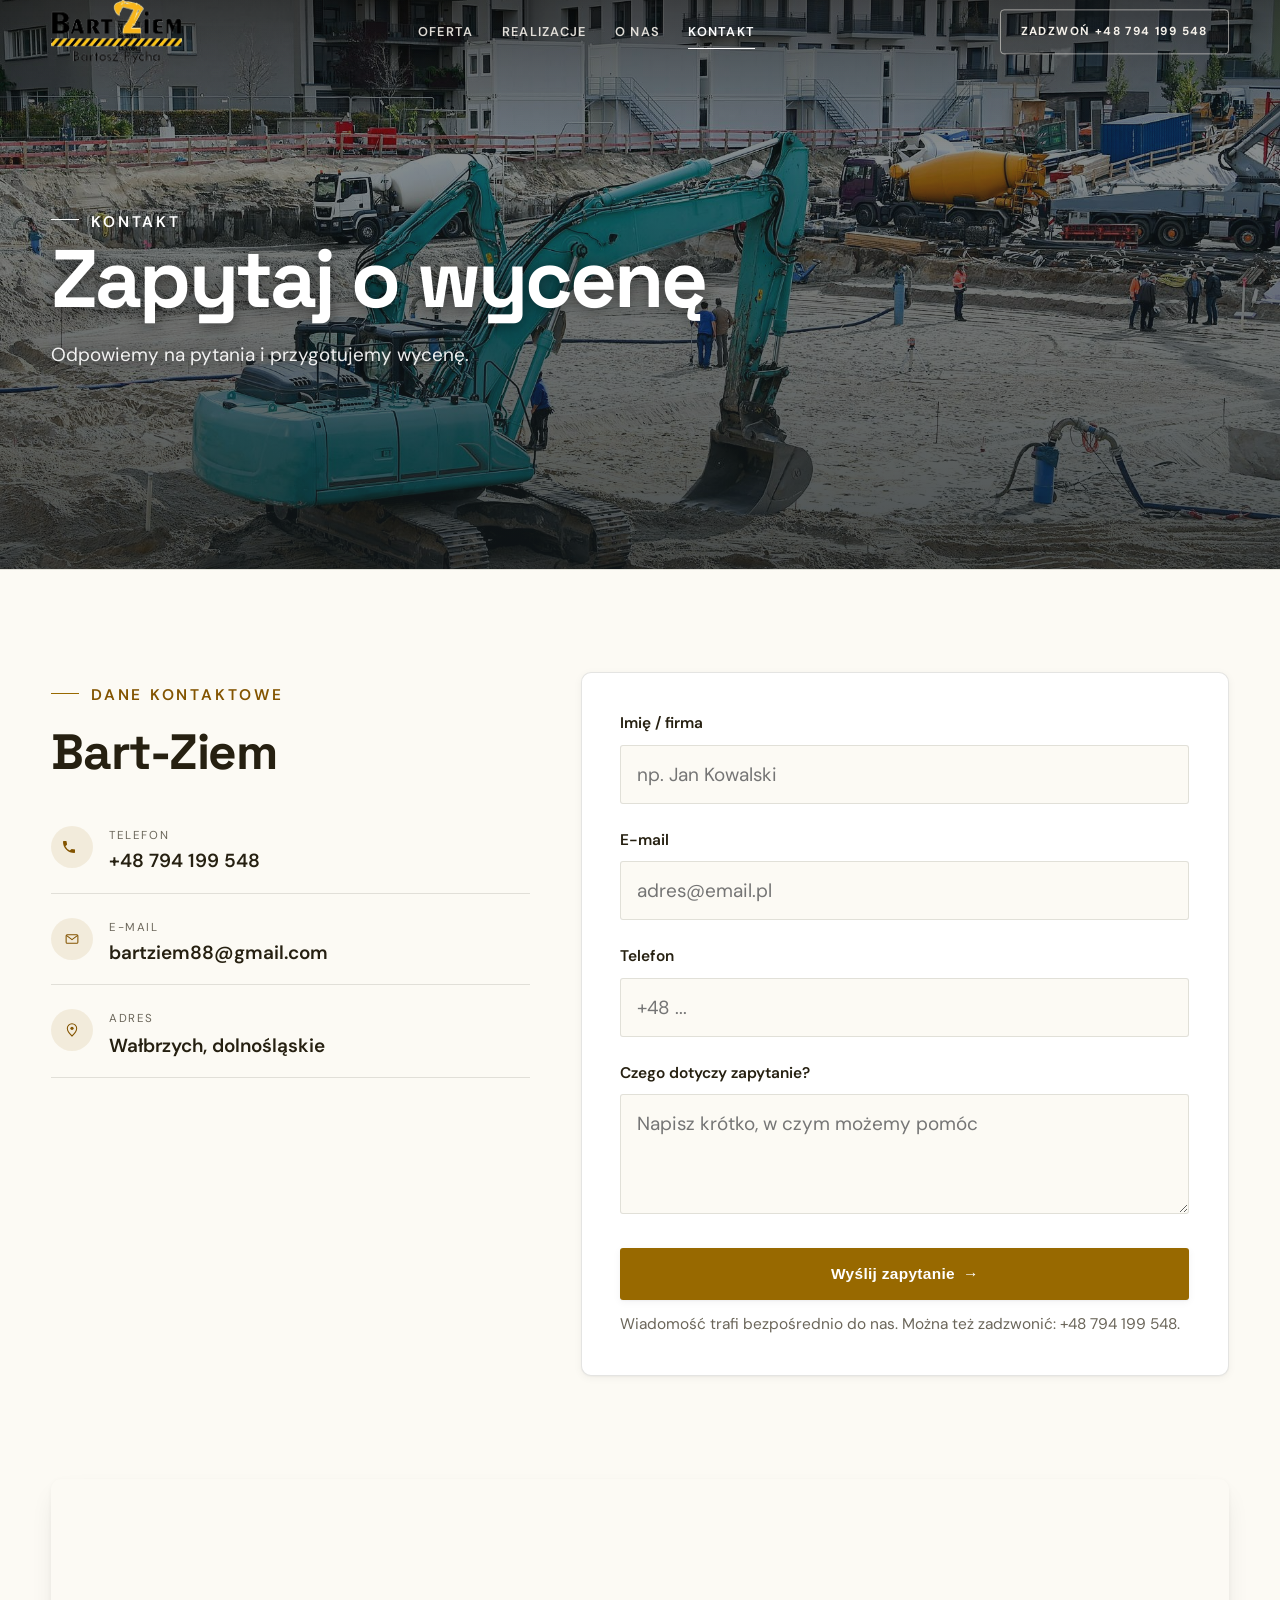
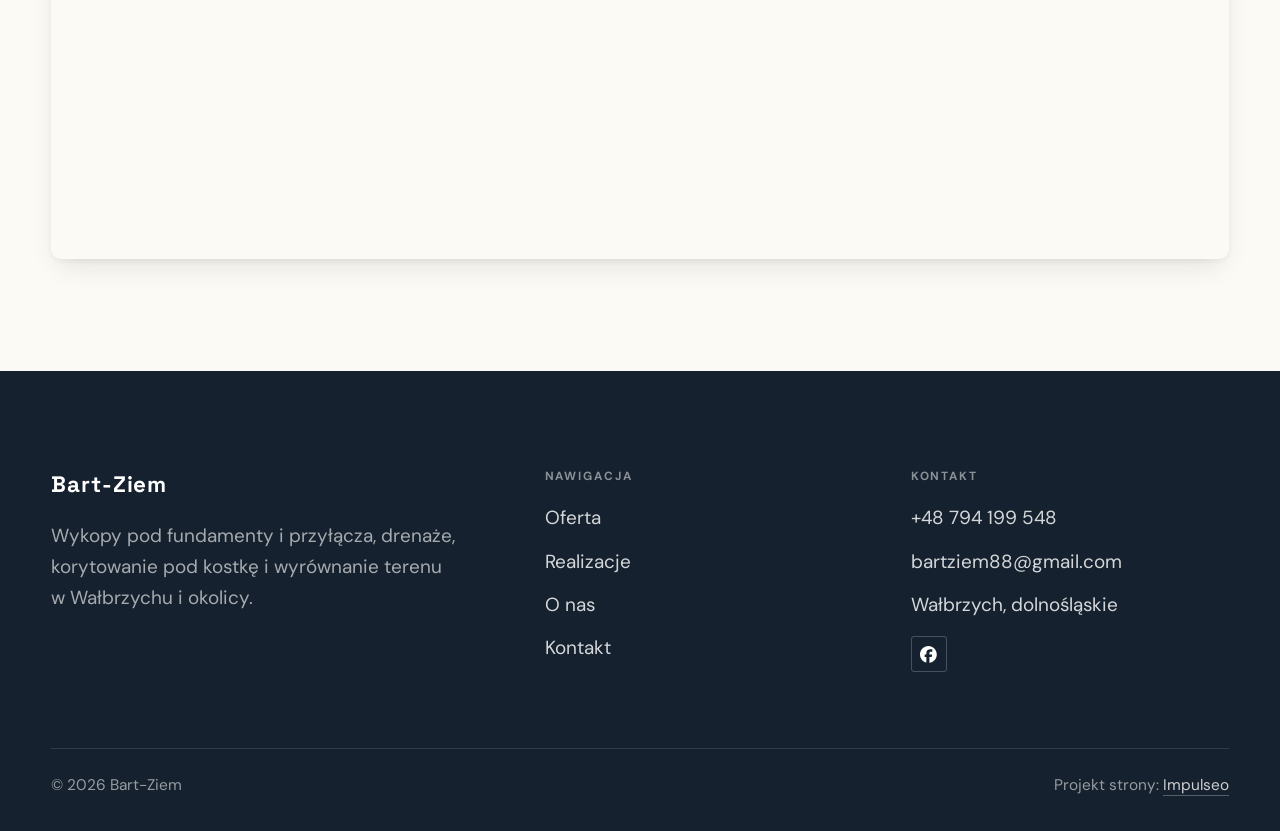
==== kontakt.html @ 542f8e4c "Strona demo: bartziem" ====
<!DOCTYPE html>
<html lang="pl">
<head>
<meta charset="UTF-8">
<meta name="viewport" content="width=device-width, initial-scale=1.0">
<title>Kontakt - Bart-Ziem</title>
<meta name="description" content="Kontakt Bart-Ziem - Wałbrzych, dolnośląskie">
<link rel="canonical" href="https://kris20032.github.io/bartziem/kontakt.html">
<meta name="robots" content="noindex, nofollow">
<meta property="og:type" content="website">
<meta property="og:locale" content="pl_PL">
<meta property="og:site_name" content="Bart-Ziem">
<meta property="og:title" content="Kontakt - Bart-Ziem">
<meta property="og:description" content="Kontakt Bart-Ziem - Wałbrzych, dolnośląskie">
<meta property="og:url" content="https://kris20032.github.io/bartziem/kontakt.html">
<meta property="og:image" content="https://kris20032.github.io/bartziem/img/og.jpg">
<meta property="og:image:width" content="1200">
<meta property="og:image:height" content="630">
<meta name="twitter:card" content="summary_large_image">
<link rel="preconnect" href="https://fonts.googleapis.com">
<link rel="preconnect" href="https://fonts.gstatic.com" crossorigin>
<link href="https://fonts.googleapis.com/css2?family=Space+Grotesk:wght@500;600;700&family=DM+Sans:opsz,wght@9..40,400;9..40,500;9..40,600&display=swap" rel="stylesheet">
<link rel="stylesheet" href="assets/styles.css?v=f7144522">
</head>
<body>

<header class="nav">
  <div class="wrap nav-inner">
    <a class="brand brand-has-logo" href="index.html"><img class="brand-logo" src="img/logo.png" alt="Bart-Ziem" width="545" height="266" decoding="async"></a>
    <nav class="nav-links">
      <a href="oferta.html">Oferta</a>
      <a href="realizacje.html">Realizacje</a>
      <a href="o-nas.html">O nas</a>
      <a href="kontakt.html" class="active" aria-current="page">Kontakt</a>
      <a href="tel:+48794199548" class="btn btn-accent">Zadzwoń +48 794 199 548</a>
    </nav>
    <button class="nav-toggle" aria-label="Menu"><span></span><span></span><span></span></button>
  </div>
</header>

<main>
<section class="pagehead">
  <img src="img/g9.jpg" alt="Bart-Ziem - Zapytaj o wycenę" width="1880" height="1251" decoding="async">
  <div class="wrap">
    <span class="eyebrow">Kontakt</span>
    <h1>Zapytaj o wycenę</h1>
    <p>Odpowiemy na pytania i przygotujemy wycenę.</p>
  </div>
</section>
<section>
  <div class="wrap contact-grid">
    <div class="reveal">
      <span class="eyebrow">Dane kontaktowe</span>
      <h2 style="margin:var(--space-4) 0 var(--space-6)">Bart-Ziem</h2>
      <div class="info-list">
        <div class="info-row"><div class="ic"><svg class="ico-tel" width="16" height="16" viewBox="0 0 24 24" fill="none" aria-hidden="true"><path d="M6.6 10.8a15.5 15.5 0 0 0 6.6 6.6l2.2-2.2a1 1 0 0 1 1-.24 11.4 11.4 0 0 0 3.6.58 1 1 0 0 1 1 1V20a1 1 0 0 1-1 1A17 17 0 0 1 3 4a1 1 0 0 1 1-1h3.5a1 1 0 0 1 1 1c0 1.25.2 2.46.58 3.6a1 1 0 0 1-.25 1l-2.23 2.2Z" fill="currentColor"/></svg></div><div><div class="lbl">Telefon</div><a class="val" href="tel:+48794199548">+48 794 199 548</a></div></div>
        <div class="info-row"><div class="ic"><svg class="ico-mail" width="16" height="16" viewBox="0 0 24 24" fill="none" aria-hidden="true"><rect x="3.2" y="5.5" width="17.6" height="13" rx="1.6" stroke="currentColor" stroke-width="1.6"/><path d="M4 7l8 6 8-6" stroke="currentColor" stroke-width="1.6" stroke-linecap="round" stroke-linejoin="round"/></svg></div><div><div class="lbl">E-mail</div><a class="val" href="mailto:bartziem88@gmail.com">bartziem88@gmail.com</a></div></div>
        <div class="info-row"><div class="ic"><svg class="ico-pin" width="16" height="16" viewBox="0 0 24 24" fill="none" aria-hidden="true"><path d="M12 21s7-6.1 7-11.5A7 7 0 0 0 5 9.5C5 14.9 12 21 12 21Z" stroke="currentColor" stroke-width="1.6" fill="none"/><circle cx="12" cy="9.5" r="2.4" fill="currentColor"/></svg></div><div><div class="lbl">Adres</div><div class="val">Wałbrzych, dolnośląskie</div></div></div>
      </div>
    </div>
    <div class="reveal">
      <form class="form" action="https://formsubmit.co/bartziem88@gmail.com" method="POST">
        <input type="hidden" name="_subject" value="Zapytanie ze strony Bart-Ziem">
        <input type="hidden" name="_captcha" value="false">
        <input type="hidden" name="_template" value="table">
        <div class="fld"><label for="name">Imię / firma</label><input id="name" name="name" type="text" placeholder="np. Jan Kowalski" required></div>
        <div class="fld"><label for="email">E-mail</label><input id="email" name="email" type="email" placeholder="adres@email.pl" required></div>
        <div class="fld"><label for="phone">Telefon</label><input id="phone" name="phone" type="tel" placeholder="+48 ..."></div>
        <div class="fld"><label for="msg">Czego dotyczy zapytanie?</label><textarea id="msg" name="message" placeholder="Napisz krótko, w czym możemy pomóc" required></textarea></div>
        <button type="submit" class="btn btn-accent" style="width:100%;justify-content:center">Wyślij zapytanie <span class="arr">→</span></button>
        <p class="note">Wiadomość trafi bezpośrednio do nas. Można też zadzwonić: +48 794 199 548.</p>
      </form>
    </div>
  </div>
</section>
<section style="padding-top:0">
  <div class="wrap reveal">
    <iframe class="map" title="Bart-Ziem - Wałbrzych" src="https://maps.google.com/maps?q=50.764946%2C16.2590034&z=15&output=embed" loading="lazy" referrerpolicy="no-referrer-when-downgrade"></iframe>
  </div>
</section>
</main>

<footer>
  <div class="wrap">
    <div class="foot-grid">
      <div class="foot-brand">
        <div class="name">Bart-Ziem</div>
        <p>Wykopy pod fundamenty i przyłącza, drenaże, korytowanie pod kostkę i wyrównanie terenu w Wałbrzychu i okolicy.</p>
      </div>
      <div class="foot-col">
        <h4>Nawigacja</h4>
        <a href="oferta.html">Oferta</a>
        <a href="realizacje.html">Realizacje</a>
        <a href="o-nas.html">O nas</a>
        <a href="kontakt.html">Kontakt</a>
      </div>
      <div class="foot-col">
        <h4>Kontakt</h4>
        <a href="tel:+48794199548">+48 794 199 548</a>
        <a href="mailto:bartziem88@gmail.com">bartziem88@gmail.com</a>
        <p>Wałbrzych, dolnośląskie</p>
      <div class="foot-soc">
        <a class="soc" href="https://www.facebook.com/bartziemwalbrzych/" target="_blank" rel="noopener" aria-label="Facebook - Bart-Ziem"><svg viewBox="0 0 24 24" aria-hidden="true" focusable="false"><path d="M9.101 23.691v-7.98H6.627v-3.667h2.474v-1.58c0-4.085 1.848-5.978 5.858-5.978.401 0 .955.042 1.468.103a8.68 8.68 0 0 1 1.141.195v3.325a8.623 8.623 0 0 0-.653-.036 26.805 26.805 0 0 0-.733-.009c-.707 0-1.259.096-1.675.309a1.686 1.686 0 0 0-.679.622c-.258.42-.374.995-.374 1.752v1.297h3.919l-.386 2.103-.287 1.564h-3.246v8.245C19.396 23.238 24 18.179 24 12.044c0-6.627-5.373-12-12-12s-12 5.373-12 12c0 5.628 3.874 10.35 9.101 11.647Z" fill="currentColor"/></svg></a>
      </div>
      </div>
    </div>
    <div class="foot-bot">
      <span>© 2026 Bart-Ziem</span>
      <span>Projekt strony: <a class="foot-credit" href="https://impulseo.pl" target="_blank" rel="noopener">Impulseo</a></span>
    </div>
  </div>
</footer>
<div class="sticky-call"><a class="sc-call" href="tel:+48794199548"><svg class="ico-tel" width="16" height="16" viewBox="0 0 24 24" fill="none" aria-hidden="true"><path d="M6.6 10.8a15.5 15.5 0 0 0 6.6 6.6l2.2-2.2a1 1 0 0 1 1-.24 11.4 11.4 0 0 0 3.6.58 1 1 0 0 1 1 1V20a1 1 0 0 1-1 1A17 17 0 0 1 3 4a1 1 0 0 1 1-1h3.5a1 1 0 0 1 1 1c0 1.25.2 2.46.58 3.6a1 1 0 0 1-.25 1l-2.23 2.2Z" fill="currentColor"/></svg> Zadzwoń</a><a class="sc-quote" href="kontakt.html">Zapytaj o wycenę</a></div>
<div class="demo-wazne" data-do="2026-10-26" data-cykl="3" hidden><svg class="dw-ico" width="13" height="13" viewBox="0 0 24 24" fill="none" aria-hidden="true"><circle cx="12" cy="12" r="8.6" stroke="currentColor" stroke-width="1.8"/><path d="M12 7.2V12l3.3 2" stroke="currentColor" stroke-width="1.8" stroke-linecap="round"/></svg><span class="dw-txt"></span></div>

<script src="assets/main.js"></script>
</body>
</html>
---- assets/styles.css ----
/* ============================================================
   STOLBASZ — premium, architektoniczny B2B fit-out
   Jasna paleta, zero brązu. System wg premium-web-craft.
   Projekt strony: Impulseo (impulseo.pl)
   ============================================================ */

:root{
  /* PALETA — jasna, architektoniczna, chłodna */
  --paper:#F4F6F8;          /* główne tło */
  --paper-2:#E7EBEF;        /* sekcje alternatywne (chłodny jasny szary) */
  --paper-3:#E7EBEF;        /* delikatne wypełnienia */
  --ink:#15212E;            /* tekst główny — chłodny grafit */
  --ink-soft:#243443;       /* nagłówki drugorzędne */
  --muted:#6B7785;          /* tekst poboczny */
  --line:rgba(21,33,46,.12);/* hairline */
  --accent:#E8A317;         /* stonowany petrol-slate — jedyny akcent */
  --accent-d:#C9870C;
  --accent-soft:rgba(232,163,23,.10);
  --dark:#15212E;           /* sekcje ciemne (stopka/CTA) */

  /* HOVER ZDJĘĆ — JEDEN standard dla całego silnika (decyzja K. 04.08.2026, artefakt z wariantami).
     AKTUALNE (K.+Szymon 09.08.2026, wybór z artefaktu 6 wariantów): zoom 1.05 przy 1.4s -
     przy tak długim czasie mocniejszy kadr NIE skacze, tylko „oddycha". Poprzedni standard
     (1.02 / .55s z 04.08) odbierany jako dynamiczny i szybki.
     Spoczynek lekko przygaszony, ale TYLKO tam, gdzie jest mysz (@media hover:hover) —
     na telefonie zdjęcia zostają w pełnej jasności. */
  --img-zoom:1.05;                   /* K.+Szymon 09.08: wariant F z artefaktu porównawczego */
  --img-rest:brightness(.95) saturate(.99);
  --img-hot:brightness(1.06) saturate(1.05);
  --img-dur:1.4s;                    /* K.+Szymon 09.08 (wariant F): powoli = elegancko */
  --img-ease:cubic-bezier(.16,.84,.44,1);  /* miękki ogon, efekt „oddychania" */

  /* ODSTĘPY — skala 4/8 */
  --space-1:4px; --space-2:8px; --space-3:12px; --space-4:16px; --space-5:24px;
  --space-6:32px; --space-7:48px; --space-8:64px; --space-9:96px; --space-10:128px;

  /* TYPOGRAFIA — fluid clamp() (skala podbita 16.07.2026: większe, czytelniejsze litery — uwaga Adama) */
  --text-sm:clamp(.9rem,.87rem + .12vw,1rem);
  --text-base:clamp(1.08rem,1.04rem + .18vw,1.2rem);
  --text-lg:clamp(1.24rem,1.15rem + .34vw,1.44rem);
  --text-h3:clamp(1.34rem,1.22rem + .55vw,1.66rem);
  --text-h2:clamp(2.1rem,1.66rem + 2.1vw,3.1rem);
  --text-h1:clamp(2.9rem,2.1rem + 4vw,5.1rem);

  /* PROMIENIE — architektoniczne, raczej ostre */
  --r-sm:3px; --r-md:6px; --r-lg:10px;

  /* RUCH */
  --ease:cubic-bezier(.25,.46,.45,.94); --dur:.24s;

  /* CIENIE — miękkie, warstwowe */
  --sh-sm:0 1px 2px rgba(16,24,32,.04), 0 2px 8px rgba(16,24,32,.05);
  --sh-md:0 2px 6px rgba(16,24,32,.05), 0 12px 28px -8px rgba(16,24,32,.12);
  --sh-lg:0 6px 14px rgba(16,24,32,.07), 0 26px 56px -18px rgba(16,24,32,.22);

  --hairline:1px solid var(--line);

  --font-display:'Space Grotesk','Inter',sans-serif;
  --font-body:'DM Sans','Inter',sans-serif;
}

*{box-sizing:border-box;margin:0;padding:0}
html{scroll-behavior:smooth}
body{
  font-family:var(--font-body);
  font-size:var(--text-base);
  line-height:1.65;
  color:var(--ink);
  background:var(--paper);
  -webkit-font-smoothing:antialiased;
  text-rendering:optimizeLegibility;
}
img{max-width:100%;height:auto;display:block}  /* height:auto = width/height z atrybutów trzyma proporcje (TOP#12) */
a{color:inherit;text-decoration:none}

.wrap{width:min(92%,1180px);margin-inline:auto}
section{padding-block:clamp(52px,6.5vw,96px)}

h1,h2,h3{font-family:var(--font-display);font-weight:700;line-height:1.08;letter-spacing:-.02em;color:var(--ink)}
h1{font-size:var(--text-h1);letter-spacing:-.035em}
h2{font-size:var(--text-h2);letter-spacing:-.025em}
h3{font-size:var(--text-h3)}
/* MIARA — długość wiersza. WCAG 2.2 SC 1.4.8: max 80 znaków; Butterick: 45–90.
   68ch daje realnie 72–78 znaków polskiego tekstu, czyli z zapasem pod granicą.
   Wcześniej limit miał TYLKO <p> — <li>, <blockquote> i <dd> nie miały żadnego,
   i to jedyny powód, dla którego 23 bloki na dwóch oddanych stronach jadą po
   83–106 znaków w wierszu (pomiar 07.08.2026, bramka `miara`).
   ⚠️ Listy i definicje ograniczamy TYLKO bez klasy: `ul`/`ol` z klasą to u nas
   układ (siatki kafli, menu), a nie tekst ciągły — tam miarę wyznacza układ. */
/* 60ch, nie 68ch (K. 10.08): po zmianie fontów na węższe kroje (DM Sans i spółka)
   w 68ch mieściło się ~90 znaków - bramka pikselowa słusznie zgłaszała przekroczenie
   granicy 80. Pomiar na żywej przeglądarce: 60ch = 90 znaków, 53ch = ~78 znaków, czyli normę WCAG 1.4.8. */
:root{ --miara:53ch }
p{max-width:min(100%,var(--miara))}
blockquote,
ul:not([class])>li, ol:not([class])>li,
dl:not([class])>dd{max-width:min(100%,var(--miara))}

/* ⚠️ Świadomie BEZ wyjątku `.tile p,.card p,.svc p{max-width:none}`, choć nasuwa się sam:
   te akapity BYŁY już ograniczone (stare `p{max-width:65ch}`), więc „wyjątek" nie odblokowałby
   niczego nowego — tylko ROZLUŹNIŁ stan sprzed zmiany na wszystkich demach naraz.
   `figcaption` żadna z reguł wyżej nie dotyczy, więc też nie potrzebuje zwolnienia. */

/* ŁAMANIE. `balance` wyrównuje długości wierszy w nagłówku, `pretty` pilnuje ostatniego
   wiersza akapitu, żeby nie został w nim jeden wyraz. Obsługiwane od Chrome 117 /
   Safari 17.5; starsze przeglądarki po prostu ignorują tę własność.
   `text-wrap:pretty` nie występowało dotąd ANI RAZ w silniku ani w repo klientów. */
h1,h2,h3,.lead,.lede{text-wrap:balance}
p,li,blockquote,dd{text-wrap:pretty}

.eyebrow{
  font-family:var(--font-body);
  font-size:var(--text-sm);
  font-weight:600;
  letter-spacing:.18em;
  text-transform:uppercase;
  color:var(--accent);
  display:inline-flex;align-items:center;gap:var(--space-3);
}
/* flex:none + margin-top = kreska trzyma się PIERWSZEJ linii. Wcześniej align-items:center
   centrowało ją względem całego bloku i przy zawinięciu (długi kicker typu
   „…WNĘTRZ · LESZNO · OD 2019") druga linia lądowała z brzydkim wcięciem. */
.eyebrow{align-items:flex-start}
.eyebrow>*,.eyebrow{text-wrap:balance}   /* dlugi kicker lamal sie na sierote typu samo „2019" w drugiej linii */
.eyebrow::before{content:"";width:28px;height:1px;background:var(--accent);display:inline-block;flex:none;margin-top:.62em}

.muted{color:var(--muted)}
.lead{font-size:var(--text-lg);line-height:1.55;color:var(--ink-soft);max-width:50ch}

/* ---------- BUTTONS ---------- */
.btn{
  display:inline-flex;align-items:center;gap:var(--space-2);
  font-weight:600;font-size:var(--text-sm);letter-spacing:.02em;
  padding:var(--space-4) var(--space-6);
  border-radius:var(--r-sm);
  transition:transform var(--dur) var(--ease),box-shadow var(--dur) var(--ease),background var(--dur) var(--ease);
  cursor:pointer;border:1px solid transparent;
}
.btn-accent{background:var(--accent);color:#fff;box-shadow:var(--sh-sm)}
.btn-accent:hover{background:var(--accent-d);transform:translateY(-2px);box-shadow:var(--sh-md)}
.btn-accent:active{transform:translateY(0);box-shadow:var(--sh-sm)}
.btn-ghost{background:transparent;color:var(--ink);border-color:var(--line)}
.btn-ghost:hover{border-color:var(--accent);color:var(--accent);transform:translateY(-2px)}
.btn-light{background:#fff;color:var(--ink);box-shadow:var(--sh-sm)}
.btn-light:hover{transform:translateY(-2px);box-shadow:var(--sh-md)}
.btn .arr{transition:transform var(--dur) var(--ease)}
.btn:hover .arr{transform:translateX(4px)}

/* ---------- NAV ---------- */
.nav{
  position:sticky;top:0;z-index:50;
  background:color-mix(in srgb,var(--paper) 88%,transparent);
  backdrop-filter:saturate(140%) blur(10px);
  border-bottom:var(--hairline);
}
.nav-inner{display:flex;align-items:center;justify-content:space-between;gap:var(--space-5);height:72px}
/* ANTY-NACHODZENIE (K. 05.08.2026): długa nazwa firmy + przycisk z pełnym numerem nie mieściły się w pasku
   i flex ściskał linki PONIŻEJ ich treści - "Kontakt" wchodził na ramkę "Zadzwoń +48 ...". Teraz ustępuje
   nazwa marki (skrót wielokropkiem), a menu i przycisk nigdy się nie kurczą ani nie zachodzą na siebie. */
.brand{display:flex;flex-direction:column;line-height:1;min-width:0;flex:0 1 auto}
.brand .name{font-family:var(--font-display);font-weight:800;font-size:1.35rem;letter-spacing:.04em;white-space:nowrap;overflow:hidden;text-overflow:ellipsis}
.brand .sub{font-size:.62rem;letter-spacing:.34em;text-transform:uppercase;color:var(--muted);margin-top:5px;white-space:nowrap;overflow:hidden;text-overflow:ellipsis}
.nav-links{display:flex;align-items:center;gap:var(--space-6);flex:0 0 auto}
.nav-links a{font-size:var(--text-sm);font-weight:500;color:var(--ink-soft);position:relative;padding-block:4px;white-space:nowrap;transition:color var(--dur) var(--ease)}
.nav-links a::after{content:"";position:absolute;left:0;bottom:0;width:0;height:1.5px;background:var(--accent);transition:width var(--dur) var(--ease)}
.nav-links a:hover,.nav-links a.active{color:var(--ink)}
.nav-links a:hover::after,.nav-links a.active::after{width:100%}
.nav-links .btn{padding:var(--space-2) var(--space-5)}
/* przyciski w nav: właściwy kolor (przebij .nav-links a) + bez podkreślenia */
.nav-links a.btn-accent{color:#fff}
.nav-links a.btn-ghost,.nav-links a.btn-light{color:var(--ink)}
/* CTA w pasku: NIE podkreślenie spod linków menu, ale ten sam przelatujący błysk,
   co na wszystkich innych przyciskach (zgłoszenie K. 13.08.2026 - „na hero jest efekt
   światła przechodzącego przez przycisk, na navbarze go nie ma, a mają być identyczne").
   Reguła `.nav-links a::after` jest silniejsza od `.btn::after`, więc trzeba jej
   geometrię wyzerować i wpisać połysk z nazwy - samo `display:none` gasiło efekt. */
.nav-links a.btn::after{
  display:block;content:"";position:absolute;inset:0;z-index:-1;pointer-events:none;
  width:auto;height:auto;border-radius:inherit;   /* kasuje geometrię podkreślenia (width:0;height:1.5px) */
  background:linear-gradient(100deg,transparent 32%,rgba(255,255,255,.20) 50%,transparent 68%);
  translate:-120% 0}
@media (prefers-reduced-motion:no-preference){
  .nav-links a.btn:hover::after{translate:120% 0;transition:translate .75s var(--mt-ease,cubic-bezier(.16,.84,.44,1))}
}
.nav-toggle{display:none;background:none;border:none;cursor:pointer;flex-direction:column;gap:5px;padding:8px}
.nav-toggle span{width:24px;height:2px;background:var(--ink);transition:var(--dur)}
/* Ciasny zakres MIĘDZY menu mobilnym a pełnym pulpitem: zbijamy odstępy i nazwę marki,
   żeby wszystko zmieściło się naturalnie, zanim w ogóle dojdzie do skracania wielokropkiem. */
@media(max-width:1280px) and (min-width:921px){
  .nav-links{gap:var(--space-4)}
  .nav-links .btn{padding:var(--space-2) var(--space-4)}
  .brand .name{font-size:1.15rem}
}

/* ---------- HERO (split) ---------- */
.hero{position:relative;overflow:hidden;border-bottom:var(--hairline)}
.hero-grid{display:grid;grid-template-columns:1.05fr .95fr;gap:clamp(24px,4vw,60px);align-items:center;
  padding-block:clamp(36px,4.5vw,64px)}
.hero-copy .eyebrow{margin-bottom:var(--space-5)}
.hero-copy h1{margin-bottom:var(--space-5)}
.hero-copy .lead{margin-bottom:var(--space-7)}
.hero-actions{display:flex;flex-wrap:wrap;gap:var(--space-4)}
.hero-art{position:relative;aspect-ratio:4/3;border-radius:var(--r-lg);overflow:hidden;box-shadow:var(--sh-lg)}
.hero-art img{width:100%;height:100%;object-fit:cover}
.hero-art::after{content:"";position:absolute;inset:0;background:linear-gradient(180deg,transparent 55%,rgba(18,24,28,.28))}
.hero-badge{position:absolute;left:var(--space-5);bottom:var(--space-5);z-index:2;
  background:rgba(252,252,251,.94);backdrop-filter:blur(4px);
  border-radius:var(--r-md);padding:var(--space-4) var(--space-5);box-shadow:var(--sh-md);max-width:78%}
.hero-badge strong{display:block;font-family:var(--font-display);font-size:1rem;letter-spacing:-.01em}
.hero-badge span{font-size:var(--text-sm);color:var(--muted)}

/* ---------- HERO duży / kinowy (strona główna) ---------- */
.hero-cine{position:relative;min-height:clamp(560px,82vh,840px);min-height:clamp(560px,82svh,840px);display:flex;align-items:center;overflow:hidden;border-bottom:var(--hairline)}
.hero-cine>img{position:absolute;inset:0;width:100%;height:100%;object-fit:cover;z-index:0}
.hero-cine::after{content:"";position:absolute;inset:0;z-index:1;
  background:linear-gradient(95deg,rgba(13,18,23,.86) 0%,rgba(13,18,23,.64) 32%,rgba(13,18,23,.24) 62%,rgba(13,18,23,.04) 100%)}
.hero-cine .wrap{position:relative;z-index:2;padding-block:var(--space-8)}
.hero-cine .hero-copy{max-width:660px}
.hero-cine .eyebrow{color:#fff;margin-bottom:var(--space-5)}
.hero-cine .eyebrow::before{background:#fff}
.hero-cine h1{color:#fff;margin-bottom:var(--space-5);font-size:clamp(2.9rem,2rem + 4.4vw,5.2rem);text-wrap:balance}
.hero-cine .lead{color:rgba(255,255,255,.92);max-width:48ch;margin-bottom:var(--space-7)}
.hero-cine .hero-actions{display:flex;flex-wrap:wrap;gap:var(--space-4)}
/* NISKIE OKNO (laptop z dokiem i paskami przeglądarki ma ~700-780 px wysokości widoku):
   H1 do 5.2rem + długi lead nie mieściły się i przyciski wypadały POD krawędź ekranu -
   klient widział stronę bez ani jednego CTA. Skalujemy w dół, zamiast przycinać treść. */
@media(min-width:821px) and (max-height:820px){
  .hero-cine{min-height:clamp(520px,94svh,780px)}
  .hero-cine .wrap{padding-block:var(--space-6)}
  .hero-cine h1{font-size:clamp(2.2rem,1.5rem + 2.6vw,3.6rem);margin-bottom:var(--space-4)}
  .hero-cine .eyebrow{margin-bottom:var(--space-4)}
  .hero-cine .lead{margin-bottom:var(--space-5);max-width:44ch}
}
@media(max-width:680px){
  .hero-cine{min-height:clamp(520px,76vh,640px);min-height:clamp(520px,76svh,640px);align-items:flex-end}
  .hero-cine::after{background:linear-gradient(0deg,rgba(13,18,23,.9) 6%,rgba(13,18,23,.45) 55%,rgba(13,18,23,.25) 100%)}
  .hero-cine .wrap{padding-bottom:var(--space-9)}
  /* TELEFON (~90% oglądających): lead potrafił zająć 8 linii i zepchnąć CTA poza pierwszy ekran.
     Zwężamy interlinię i skalę - treści nie ucinamy, bo to ona sprzedaje. */
  .hero-cine .lead{font-size:.98rem;line-height:1.5;margin-bottom:var(--space-5)}
  .hero-cine .eyebrow{font-size:.72rem;letter-spacing:.13em;margin-bottom:var(--space-4)}
  .hero-cine .eyebrow::before{width:20px}
  .hero-cine h1{margin-bottom:var(--space-4)}
}

/* full-bleed hero variant (podstrony) */
.pagehead{position:relative;min-height:46vh;min-height:46svh;display:flex;align-items:flex-end;overflow:hidden;border-bottom:var(--hairline)}
.pagehead img{position:absolute;inset:0;width:100%;height:100%;object-fit:cover}
/* 10.08.2026 (decyzja K.): mocniejsze przyciemnienie + cień pod tekstem. Bramka mierzyła na
   nagłówkach podstron 3,38-3,43:1 przy wymaganych 4,5 — jasne zdjęcie (hala, śnieg, niebo)
   podchodziło pod biały tekst. Zdjęcia klientów są różne, więc kontrast musi dawać WARSTWA,
   a nie szczęśliwy dobór kadru. */
.pagehead::after{content:"";position:absolute;inset:0;background:linear-gradient(180deg,rgba(18,24,28,.40),rgba(18,24,28,.76))}
.pagehead .wrap{position:relative;z-index:2;padding-block:var(--space-9);color:#fff}
.pagehead h1{color:#fff;max-width:18ch;text-shadow:0 2px 16px rgba(0,0,0,.55)}
.pagehead .eyebrow{color:#fff}
.pagehead .eyebrow::before{background:#fff}
.pagehead p{color:rgba(255,255,255,.92);margin-top:var(--space-4);max-width:54ch;text-shadow:0 1px 12px rgba(0,0,0,.5)}

/* ---------- STRIP (pasek skrótów / liczby) ---------- */
.strip{background:var(--dark);color:#fff}
/* PASEK HASEŁ — standard 04.08.2026 (decyzja K.): 5 haseł w JEDNYM rzędzie, tekst WYŚRODKOWANY,
   węższe marginesy boczne niż reszta strony (pasek ma iść szerzej), równe wysokości kolumn. */
.strip .wrap{width:min(96%,1440px);display:grid;grid-template-columns:repeat(5,1fr);
  gap:var(--space-5);padding-block:var(--space-7);align-items:stretch}
.strip .item .k{font-family:var(--font-display);font-size:clamp(1.05rem,.82rem + .85vw,1.55rem);
  font-weight:800;letter-spacing:-.02em;color:#fff;line-height:1.18;text-wrap:balance}
.strip .item .v{font-size:var(--text-sm);color:rgba(255,255,255,.66);margin-top:var(--space-2);line-height:1.4}
.strip .item{border-left:2px solid var(--accent);padding-inline:var(--space-4);
  text-align:center;display:flex;flex-direction:column;justify-content:center}
/* liczba kolumn = liczba haseł, żeby ostatnie nie zostawało samo w drugim rzędzie.
   Klasę n-N nadaje multipage.py; domyślnie (bez klasy) pasek jest 5-kolumnowy. */
.strip.n-2 .wrap{grid-template-columns:repeat(2,1fr)}
.strip.n-3 .wrap{grid-template-columns:repeat(3,1fr)}
.strip.n-4 .wrap{grid-template-columns:repeat(4,1fr);gap:var(--space-6)}
.strip.n-4 .item .k{font-size:clamp(1.3rem,1rem + 1.1vw,2rem)}
.strip.n-6 .wrap{grid-template-columns:repeat(6,1fr);gap:var(--space-4)}
.strip.n-6 .item .k{font-size:clamp(.98rem,.8rem + .7vw,1.35rem)}
/* równe łamanie: zamiast "długa linia + jedno słowo" obie linie zbliżonej długości */
.strip .item .k{text-wrap:balance}

/* ---------- SECTION HEAD ---------- */
.head{max-width:48rem;margin-bottom:var(--space-8)}
.head.center{margin-inline:auto;text-align:center}
.head .eyebrow{margin-bottom:var(--space-4)}
.head h2{margin-bottom:var(--space-4)}
.head p{color:var(--muted);font-size:var(--text-lg);line-height:1.55}
.head.center p{margin-inline:auto}

/* ---------- INTRO SPLIT ---------- */
.split{display:grid;grid-template-columns:.92fr 1.08fr;gap:clamp(28px,5vw,80px);align-items:center}
.split.rev{grid-template-columns:1.08fr .92fr}
.split.rev .split-art{order:-1}
.split-art{position:relative;aspect-ratio:5/4;border-radius:var(--r-lg);overflow:hidden;box-shadow:var(--sh-lg)}
.split-art img{width:100%;height:100%;object-fit:cover}
.split-copy h2{margin-bottom:var(--space-5)}
.split-copy p+p{margin-top:var(--space-4)}
.split-copy .btn{margin-top:var(--space-6)}

/* ---------- SERVICES (zakres) ---------- */
.svc-grid{display:grid;grid-template-columns:repeat(auto-fit,minmax(280px,1fr));gap:var(--space-5)}
.svc{background:#fff;border:var(--hairline);border-radius:var(--r-md);padding:var(--space-7) var(--space-6);
  transition:transform var(--dur) var(--ease),box-shadow var(--dur) var(--ease),border-color var(--dur) var(--ease);
  position:relative;overflow:hidden}
.svc::before{content:"";position:absolute;left:0;top:0;width:3px;height:0;background:var(--accent);transition:height var(--dur) var(--ease)}
.svc:hover{transform:translateY(-4px);box-shadow:var(--sh-md);border-color:transparent}
.svc:hover::before{height:100%}
.svc .ic{font-family:var(--font-display);font-size:.8rem;font-weight:700;letter-spacing:.12em;color:var(--accent);margin-bottom:var(--space-4)}
.svc h3{margin-bottom:var(--space-3);font-size:1.22rem}
.svc p{color:var(--muted);font-size:var(--text-base);line-height:1.6}

/* big detailed service rows */
.svc-row{display:grid;grid-template-columns:.8fr 1.2fr;gap:clamp(20px,4vw,60px);align-items:center;padding-block:var(--space-8)}
.svc-row+.svc-row{border-top:var(--hairline)}
.svc-row.rev{grid-template-columns:1.2fr .8fr}
/* Naprzemienny układ wierszy oferty: co drugi wiersz ma zdjęcie po PRAWEJ.
   Było `order:-1` — martwy kod, bo zdjęcie i tak jest pierwszym dzieckiem w HTML,
   więc wszystkie wiersze wyglądały identycznie (zdjęcie zawsze z lewej), a `rev`
   zmieniało tylko szerokość kolumn. Znalezione 29.07.2026 przy różnicowaniu kierunków
   animacji (pomiar pozycji: art.mid 390/502 przy row.mid 756 — zawsze lewa strona). */
.svc-row.rev .svc-row-art{order:2}
.svc-row-art{aspect-ratio:4/3;border-radius:var(--r-md);overflow:hidden;box-shadow:var(--sh-md)}
.svc-row-art img{width:100%;height:100%;object-fit:cover}
.svc-row h3{font-size:1.5rem;margin-bottom:var(--space-4)}
.svc-row .num{font-family:var(--font-display);font-size:.85rem;font-weight:700;letter-spacing:.14em;color:var(--accent);display:block;margin-bottom:var(--space-3)}
.svc-row ul{list-style:none;margin-top:var(--space-4);display:flex;flex-direction:column;gap:var(--space-2)}
.svc-row li{position:relative;padding-left:var(--space-5);color:var(--muted);font-size:var(--text-base)}
.svc-row li::before{content:"";position:absolute;left:0;top:.62em;width:8px;height:1px;background:var(--accent)}

/* ---------- GALLERY (realizacje) ---------- */
.gallery{display:grid;grid-template-columns:repeat(12,1fr);gap:var(--space-4);grid-auto-rows:200px}
/* GALERIA MASONRY — pionowe zdjęcia (portrety beauty/wellness) bez przycinania: kolumny, height auto */
.gallery-masonry{column-count:3;column-gap:var(--space-4)}
@media(max-width:900px){.gallery-masonry{column-count:2}}
@media(max-width:560px){.gallery-masonry{column-count:1}}
.gallery-masonry .m-tile{break-inside:avoid;margin:0 0 var(--space-4);padding:0;position:relative;overflow:hidden;border-radius:var(--r-md);border:1px solid var(--line)}
.gallery-masonry .m-tile img{width:100%;height:auto;display:block}
.gallery-masonry .m-tile .cap{position:absolute;left:0;right:0;bottom:0;padding:var(--space-4);color:#fff;background:linear-gradient(0deg,rgba(0,0,0,.55),transparent);font-size:var(--text-sm)}
.gallery-masonry .m-tile .cap small{display:block;font-weight:400;opacity:.78;letter-spacing:.04em;text-transform:uppercase;font-size:.66rem;margin-top:3px}
.tile{position:relative;overflow:hidden;border-radius:var(--r-md);box-shadow:var(--sh-sm);
  transition:transform var(--dur) var(--ease),box-shadow var(--dur) var(--ease)}
.tile img{width:100%;height:100%;object-fit:cover;
  transition:transform var(--img-dur) var(--img-ease),filter var(--img-dur) var(--img-ease)}
.tile:hover{box-shadow:var(--sh-md)}
.tile .cap{position:absolute;left:0;right:0;bottom:0;padding:var(--space-5) var(--space-4) var(--space-4);
  /* mocniejszy spad + cien pod tekstem: na JASNYCH zdjeciach klienta (biale fronty, sciany)
     slaby gradient dawal kontrast ~1.5:1 zamiast wymaganych 3.6:1 (bramka wygladu, 10.08.2026) */
  background:linear-gradient(transparent 10%,rgba(18,24,28,.55) 40%,rgba(18,24,28,.88) 68%,rgba(18,24,28,.99));color:#fff;
  text-shadow:0 1px 2px rgba(0,0,0,.85),0 2px 10px rgba(0,0,0,.55);
  font-size:var(--text-sm);font-weight:600;letter-spacing:.01em;
  opacity:0;transform:translateY(8px);transition:var(--dur) var(--ease)}
.tile:hover .cap{opacity:1;transform:translateY(0)}
.tile .cap small{display:block;font-weight:400;opacity:.78;letter-spacing:.04em;text-transform:uppercase;font-size:.66rem;margin-top:3px}
/* bento spans */
.t-wide{grid-column:span 6}
.t-tall{grid-column:span 6;grid-row:span 2}
.t-std{grid-column:span 6}
.t-third{grid-column:span 4}
.t-two3{grid-column:span 8}

/* ---------- TRUST / WIARYGODNOŚĆ ---------- */
.trust{background:var(--paper-2)}
.trust-grid{display:grid;grid-template-columns:repeat(auto-fit,minmax(240px,1fr));gap:var(--space-5);margin-top:var(--space-7)}
.trust-card{background:#fff;border-radius:var(--r-md);padding:var(--space-7) var(--space-6);box-shadow:var(--sh-sm);border-top:3px solid var(--accent)}
.trust-card .big{font-family:var(--font-display);font-size:clamp(1.8rem,1.3rem + 1.6vw,2.6rem);font-weight:800;letter-spacing:-.02em;color:var(--ink);line-height:1}
.trust-card h3{font-size:1.12rem;margin:var(--space-3) 0 var(--space-2)}
.trust-card p{color:var(--muted);font-size:var(--text-base);line-height:1.55}

/* ---------- CTA band ---------- */
.cta{background:var(--dark);color:#fff;position:relative;overflow:hidden}
/* telefon w CTA: na ciemnym tle biały (domyślnie), rodziny z JASNYM tłem CTA
   nadpisują to u siebie - wcześniej kolor siedział w stylu inline i wygrywał z rodziną. */
.cta .btn-ghost-cta{color:#fff;border-color:rgba(255,255,255,.3)}
.cta .wrap{display:grid;grid-template-columns:1.4fr .6fr;gap:var(--space-7);align-items:center;position:relative;z-index:2}
.cta h2{color:#fff;max-width:20ch}
.cta p{color:rgba(255,255,255,.74);margin-top:var(--space-4)}
.cta-actions{display:flex;flex-direction:column;gap:var(--space-3);align-items:flex-start}
.cta::before{content:"";position:absolute;right:-80px;top:-80px;width:360px;height:360px;border-radius:50%;
  background:radial-gradient(circle,var(--accent-soft),transparent 70%)}

/* ---------- CONTACT ---------- */
.contact-grid{display:grid;grid-template-columns:.85fr 1.15fr;gap:clamp(28px,4vw,56px);align-items:start}
.info-list{display:flex;flex-direction:column;gap:var(--space-2)}
.info-row{display:flex;gap:var(--space-4);align-items:flex-start;padding-block:var(--space-4);border-bottom:var(--hairline)}
.info-row .ic{flex:none;width:42px;height:42px;display:grid;place-items:center;border-radius:50%;
  background:var(--accent-soft);color:var(--accent);font-size:1.05rem}
.info-row .lbl{font-size:.72rem;letter-spacing:.14em;text-transform:uppercase;color:var(--muted)}
.info-row .val{font-weight:600;font-size:var(--text-base);margin-top:2px}
.info-row a.val:hover{color:var(--accent)}
.map{border:none;border-radius:var(--r-lg);box-shadow:var(--sh-md);width:100%;height:100%;min-height:380px;filter:grayscale(.2) contrast(1.02)}
.form{background:#fff;border:var(--hairline);border-radius:var(--r-lg);padding:clamp(24px,3vw,40px);box-shadow:var(--sh-sm)}
.form .fld{margin-bottom:var(--space-5)}
.form label{display:block;font-size:var(--text-sm);font-weight:600;margin-bottom:var(--space-2)}
.form input,.form textarea{width:100%;font-family:inherit;font-size:var(--text-base);color:var(--ink);
  padding:var(--space-4);border:var(--hairline);border-radius:var(--r-sm);background:var(--paper);transition:border-color var(--dur)}
.form input:focus,.form textarea:focus{outline:none;border-color:var(--accent);background:#fff}
.form textarea{resize:vertical;min-height:120px}
.form .note{font-size:var(--text-sm);color:var(--muted);margin-top:var(--space-3)}

/* ---------- FOOTER ---------- */
footer{background:var(--dark);color:#fff;padding-block:var(--space-9) var(--space-6)}
.foot-grid{display:grid;grid-template-columns:1.4fr 1fr 1fr;gap:var(--space-7);margin-bottom:var(--space-8)}
.foot-brand .name{font-family:var(--font-display);font-weight:800;font-size:1.4rem;letter-spacing:.04em}
.foot-brand p{color:rgba(255,255,255,.62);margin-top:var(--space-4);font-size:var(--text-base);max-width:38ch}
.foot-col h4{font-size:.74rem;letter-spacing:.16em;text-transform:uppercase;color:rgba(255,255,255,.5);margin-bottom:var(--space-4)}
.foot-col a,.foot-col p{display:block;color:rgba(255,255,255,.82);font-size:var(--text-base);margin-bottom:var(--space-3)}
.foot-col a:hover{color:#fff}
.foot-bot{border-top:1px solid rgba(255,255,255,.12);padding-top:var(--space-5);display:flex;justify-content:space-between;flex-wrap:wrap;gap:var(--space-3);
  font-size:var(--text-sm);color:rgba(255,255,255,.55)}
.foot-bot a:hover{color:#fff}
/* Podpis w stopce = klikalny link do impulseo.pl (31.07.2026). Ma być WIDOCZNIE klikalny,
   ale nie krzyczeć - stąd sam kolor jaśniejszy + delikatne podkreślenie na najeździe. */
.foot-bot a.foot-credit{color:rgba(255,255,255,.78);text-decoration:none;border-bottom:1px solid rgba(255,255,255,.28)}
.foot-bot a.foot-credit:hover{color:#fff;border-bottom-color:#fff}

/* ---------- REVEAL ---------- */
.reveal{opacity:0;transform:translateY(22px);transition:opacity .6s var(--ease),transform .6s var(--ease)}
.reveal.in{opacity:1;transform:none}

/* ---------- RESPONSIVE ---------- */
@media(max-width:920px){
  .hero-grid,.split,.split.rev,.svc-row,.svc-row.rev,.cta .wrap,.contact-grid,.foot-grid{grid-template-columns:1fr}
  .split.rev .split-art,.svc-row.rev .svc-row-art{order:0}
  .hero-art{aspect-ratio:16/10;max-height:420px}
  .strip .wrap,.strip.n-2 .wrap,.strip.n-3 .wrap,.strip.n-4 .wrap,.strip.n-6 .wrap{grid-template-columns:repeat(2,1fr);gap:var(--space-6)}
  .strip .item .k,.strip.n-6 .item .k{font-size:clamp(1.3rem,1.1rem + 1vw,2rem)}
  .gallery{grid-auto-rows:180px}
  .t-wide,.t-tall,.t-std,.t-third,.t-two3{grid-column:span 6}
  .t-tall{grid-row:span 1}
  .cta-actions{flex-direction:row;flex-wrap:wrap}
  .foot-grid{gap:var(--space-6)}
}
@media(max-width:680px){
  .nav-links{position:fixed;inset:72px 0 auto 0;background:var(--paper);flex-direction:column;align-items:stretch;
    gap:0;padding:var(--space-4) 6%;border-bottom:var(--hairline);box-shadow:var(--sh-md);
    transform:translateY(-120%);transition:transform var(--dur) var(--ease)}
  .nav-links.open{transform:translateY(0)}
  .nav-links a{padding-block:var(--space-4);border-bottom:var(--hairline)}
  .nav-links .btn{margin-top:var(--space-3);justify-content:center}
  .nav-toggle{display:flex}
  .strip .wrap,.strip.n-2 .wrap,.strip.n-3 .wrap,.strip.n-4 .wrap,.strip.n-6 .wrap{grid-template-columns:1fr}
  .gallery{grid-template-columns:repeat(6,1fr)}
  .foot-grid{grid-template-columns:1fr}
}
@media(prefers-reduced-motion:reduce){
  /* audyt 09.08 TOP#14: samo skrócenie duration przy animacji INFINITE = stroboskop
     (pętla .01ms miga ekranem); iteration-count:1 gasi pętlę naprawdę. Pseudoelementy
     też - tła hero (gastro/studio) animują ::before/img, blanket na * ich nie łapał. */
  *,*::before,*::after{animation-duration:.01ms!important;animation-iteration-count:1!important;animation-delay:0s!important;transition:none!important}
  .reveal{opacity:1!important;transform:none!important}
  html{scroll-behavior:auto}
}

/* ============================================================
   PREMIUM LAYER — destylat deep-researchu branż (anty-AI, spokój).
   Zmienne STOLBASZ (--accent/--ink/--paper/--line/--dark). Ruch ledwo
   zauważalny, krzywa cubic-bezier(.16,.84,.44,1); prefers-reduced-motion
   pokryte blanketem wyżej. Karty hairline zamiast cieni = #1 sygnał „nie-AI".
   ============================================================ */

/* więcej oddechu między sekcjami (liderzy: 110-130px) */
section{padding-block:clamp(64px,8vw,128px)}

/* 1) Aksamitny reveal — dłuższa, miękka krzywa zamiast „skoku" */
.reveal{transition:opacity .9s cubic-bezier(.16,.84,.44,1),transform .9s cubic-bezier(.16,.84,.44,1);will-change:opacity,transform}
/* stagger TYLKO w galerii (tam pozycja = porządek dzieci) */
.gallery .reveal:nth-child(2){transition-delay:.07s}
.gallery .reveal:nth-child(3){transition-delay:.14s}
.gallery .reveal:nth-child(4){transition-delay:.21s}
.gallery .reveal:nth-child(5){transition-delay:.28s}
.gallery .reveal:nth-child(6){transition-delay:.35s}

/* 2) Hero STATYCZNY na .hero-cine — Ken Burns CAŁKIEM WYŁĄCZONY 26.06 (3. zgłoszenie Szymona).
   GENEZA: animowanie scale na <img> hero z teksturami (cegły/framugi) re-samplinguje obraz
   klatka po klatce → na części ekranów drobne drganie/shimmer = „heroshot się trzęsie".
   translateY usunięto wcześniej, scale-only + will-change/GPU NIE wystarczyły do GWARANCJI gładkości.
   Krzysztof zażądał pewności („make sure, że błąd się nie pojawi") > efekt. Zero animacji = 0% drgania.
   Delikatny zoom zostaje TYLKO w pełnoekranowych hero gastro/studio (hg-bg/hs-bg — tło, inny
   mechanizm, chwalone, nigdy nie zgłaszane). NIE wracać do KB na .hero-cine bez realnego testu
   na sprzęcie klienta — to ryzyko regresji „trzęsienia”. */
/* BEZPIECZNY "wow" na hero = jednorazowy FADE-IN (opacity), nie zoom.
   opacity nie dotyka bitmapy → gładkie na KAŻDYM zdjęciu/ekranie/GPU, zero ryzyka migotania.
   Geometryczny ruch (scale/translate) na .hero-cine jest ZAKAZANY (bramka pilnuje). */
@keyframes heroFade{from{opacity:0}to{opacity:1}}
.hero-cine>img{transform:none;animation:heroFade 1.1s ease-out both}

/* 3) Akcentowy hairline pod nagłówkiem sekcji, który „rysuje się" przy wejściu */
.head h2{position:relative;padding-bottom:18px}
.head h2::after{content:"";position:absolute;left:0;bottom:0;height:1px;width:0;background:var(--accent);transition:width 1s cubic-bezier(.16,.84,.44,1) .15s}
.head.center h2::after{left:50%;transform:translateX(-50%)}
.head.reveal.in h2::after,.head.center.reveal.in h2::after{width:54px}

/* 4) Karty HAIRLINE zamiast cieni/zaokrągleń (najmocniejszy anty-AI detal) */
.svc{background:transparent;border:1px solid var(--line);border-radius:var(--r-sm);box-shadow:none}
.svc:hover{box-shadow:none;border-color:var(--accent);transform:translateY(-3px)}
.trust-card{background:transparent;box-shadow:none;border:1px solid var(--line);border-top:2px solid var(--accent);border-radius:var(--r-sm)}
.tile{box-shadow:none;border-radius:var(--r-sm)}
.tile:hover{box-shadow:none}

/* 5) Sticky-nav kondensuje się po przewinięciu (sygnał dopracowania) */
.nav{transition:box-shadow .4s ease,background .4s ease}
.nav.is-stuck{box-shadow:0 1px 0 var(--line),0 14px 30px -24px rgba(0,0,0,.45)}
.nav-inner{transition:height .35s var(--ease)}
.nav.is-stuck .nav-inner{height:60px}

/* 6) MANIFESTO — pełnoekranowy cytat-bohater (zastępuje generyczne „Dlaczego my") */
.manifesto{background:var(--paper-2);text-align:center}
.manifesto .wrap{max-width:60rem}
.manifesto p{font-family:var(--font-display);font-style:italic;font-size:clamp(1.6rem,1rem + 2.4vw,2.8rem);line-height:1.32;color:var(--ink-soft);margin-inline:auto;max-width:26ch;position:relative;padding-top:var(--space-8)}
.manifesto p::before{content:"";position:absolute;top:0;left:50%;transform:translateX(-50%);width:54px;height:1px;background:var(--accent)}
.manifesto p span{color:var(--accent);font-style:italic}

/* 7) GATEWAYS — 3 duże bramy-zdjęcia (zamiast paska menu usług) */
.gateways{display:grid;grid-template-columns:repeat(3,1fr);gap:var(--space-4)}
.gateway{position:relative;aspect-ratio:3/4;overflow:hidden;border-radius:var(--r-sm);display:block}
.gateway img{width:100%;height:100%;object-fit:cover;
  transition:transform var(--img-dur) var(--img-ease),filter var(--img-dur) var(--img-ease)}
.gateway::after{content:"";position:absolute;inset:0;background:linear-gradient(180deg,transparent 38%,rgba(18,24,28,.74))}
/* ===== HOVER ZDJĘĆ — jedno miejsce dla WSZYSTKICH kafli ze zdjęciem (K. 04.08.2026) ===== */
@media(hover:hover){
  .tile img,.gateway img,.m-tile img{filter:var(--img-rest)}
  .tile:hover img,
  .gateway:hover img,
  .m-tile:hover img{transform:scale(var(--img-zoom));filter:var(--img-hot)}
}
.m-tile img{transition:transform var(--img-dur) var(--img-ease),filter var(--img-dur) var(--img-ease)}
.gateway .g-ttl{position:absolute;left:0;right:0;bottom:0;z-index:2;padding:var(--space-6) var(--space-5);color:#fff;font-family:var(--font-display);font-size:1.45rem;letter-spacing:-.01em;line-height:1.15}
.gateway .g-ttl small{display:block;font-family:var(--font-body);font-size:var(--text-sm);font-weight:400;opacity:.82;letter-spacing:.03em;margin-top:5px}
@media(max-width:760px){.gateways{grid-template-columns:1fr}.gateway{aspect-ratio:16/10}}

/* 8) LOGO klienta w nagłówku (gdy podane --logo) */
/* 52px domyślnie (feedback Bartka 06.07.2026: 40px ginęło, uwaga padła 3x; ~56px sprawdzone na żywym demie anna-borowiec-makeup) */
.brand-logo{height:64px;width:auto;max-width:300px;object-fit:contain;display:block}
.nav.is-stuck .brand-logo{height:52px}
@media(max-width:680px){.brand-logo{height:46px;max-width:210px}}


/* === RWD: nagłówki na wąskich ekranach (dodane 17.07.2026 razem z fixem clamp) ===
   Po przywróceniu działania clamp() dolna granica --text-h1 (2.9rem) rozpychała
   dokument przy długich polskich słowach na telefonach. Tu ją zjeżdżamy. */
@media (max-width:560px){
  :root{
    --text-h1:clamp(1.9rem, 1.15rem + 4.4vw, 2.7rem);
    --text-h2:clamp(1.5rem, 1rem + 3vw, 2.1rem);
  }
  .hero-cine h1{font-size:clamp(1.9rem, 1.15rem + 4.4vw, 2.7rem)}
  h1,h2{overflow-wrap:break-word}
}

/* GODZINY (godziny_grid z briefu) — dzień po lewej, godziny po prawej. Wcześniej BRAK stylu
   powodował sklejenie "Poniedziałek-Piątek8:00-20:00" (dodane 2026-07-21). Neutralne dla dem bez grafiku. */
.godz{display:flex;flex-direction:column;gap:2px;max-width:440px;margin-top:8px}
.godz-row{display:flex;justify-content:space-between;align-items:baseline;gap:24px;padding:10px 0;border-bottom:1px solid var(--line)}
.godz-row:last-child{border-bottom:0}
.godz-row b{font-weight:600;color:var(--ink)}
.godz-row span{color:var(--muted);white-space:nowrap}

/* === FAQ (lekcja 08.08.2026) ===
   Sekcja faq_klinika() trafia NIE tylko do rodziny „klinika" (multipage.py: także układ FACHOWCY),
   a style leżały wyłącznie w families/klinika.css — u hydraulika/dekarza FAQ renderowało się jako
   goła lista <details> z domyślnym trójkącikiem przeglądarki (wpadka: demo Instalatorstwo Gała).
   Dlatego baza. Rodzina może to nadpisać na wierzchu. */
.faq-list{max-width:48rem;margin:var(--space-8) auto 0;display:flex;flex-direction:column;gap:var(--space-3)}
.faq-item{border:1px solid var(--line);border-radius:var(--r-md);background:var(--paper);padding:var(--space-4) var(--space-5)}
.faq-item summary{font-family:var(--font-display);font-weight:600;color:var(--ink);cursor:pointer;list-style:none;display:flex;justify-content:space-between;gap:1rem}
.faq-item summary::-webkit-details-marker{display:none}
.faq-item summary::after{content:"+";color:var(--accent-d);font-weight:700;font-size:1.2rem;line-height:1}
.faq-item[open] summary::after{content:"-"}
.faq-item p{color:var(--ink-soft);font-size:var(--text-base);line-height:1.6;margin:var(--space-3) 0 0}

/* === LICZBA OPINII PRZY SEKCJI OPINII (08.08.2026, wzorzec irismeble.pl, decyzja K.) ===
   Trzy cytaty bez kontekstu czyta się jak „firma ma trzy opinie". Ta linijka mówi wprost,
   ile ich jest naprawdę - dane i tak przychodzą z reconu i szły dotąd wyłącznie do hero.
   Baza, nie rodzina: sekcja opinii renderuje się we WSZYSTKICH układach, a style opinii
   leżą per rodzina - bez tego u części rodzin linijka byłaby gołym tekstem (ta sama pułapka
   co z FAQ wyżej). Rodzina może nadpisać na wierzchu. */
.op-meta{
  text-align:center;margin:calc(var(--space-3) * -1) 0 var(--space-6);
  color:var(--muted);font-size:var(--text-base);letter-spacing:.01em;
}
.op-meta .ico-star{color:var(--accent-d);margin-right:2px}

/* --- licznik ważności DEMA (pomysł K. 09.08) - tylko wersje pokazowe --- */
.demo-wazne{position:fixed;top:calc(var(--nav-h, 64px) + 14px);right:14px;z-index:95;
  display:inline-flex;align-items:center;gap:.45em;
  background:rgba(21,25,28,.82);color:#fff;font-size:.72rem;font-weight:600;letter-spacing:.01em;
  padding:.42em .8em .42em .62em;border-radius:999px;backdrop-filter:saturate(140%) blur(8px);
  border:1px solid rgba(255,255,255,.14);box-shadow:0 10px 24px -14px rgba(0,0,0,.6);
  pointer-events:none;
  /* NIE pokazuje się przy wejściu (K. 09.08) - wjeżdża dopiero po zejściu z hero */
  opacity:0;transform:translateY(-10px);
  transition:opacity .7s var(--ease),transform .7s var(--ease)}
.demo-wazne.is-on{opacity:1;transform:none}
.demo-wazne .dw-ico{flex:none;opacity:.85}
.demo-wazne b{font-weight:700;font-variant-numeric:tabular-nums;color:#FFD9A3}
.demo-wazne .dw-zeg{font-variant-numeric:tabular-nums;font-feature-settings:"tnum";
  opacity:.72;margin-left:.15em;letter-spacing:.01em}
.demo-wazne.is-pilne{background:rgba(150,32,28,.9);border-color:rgba(255,255,255,.2)}
.demo-wazne .dw-pilne{color:#FFE0DE}
@media(max-width:820px){.demo-wazne{top:auto;bottom:70px;right:10px}}

/* --- pasek mini-opinii pod hero (audyt 09.08 TOP#27) - tylko przy realnych recenzjach --- */
.opinie-mini{padding-block:0;border-bottom:var(--hairline)}
.opinie-mini .om-row{display:grid;grid-template-columns:repeat(3,1fr);gap:var(--space-6);padding-block:var(--space-5)}
.opinie-mini .om-item blockquote{font-size:var(--text-sm);color:var(--ink-soft);line-height:1.5;margin:0}
.opinie-mini .om-autor{display:block;margin-top:var(--space-2);font-size:.78rem;font-weight:600;color:var(--muted);letter-spacing:.04em}
@media(max-width:820px){.opinie-mini .om-row{grid-template-columns:1fr;gap:var(--space-4)}
  .opinie-mini .om-item:nth-child(n+3){display:none}}

/* --- AKCENT-TEKST (audyt 09.08 TOP#11/12, decyzja K.) ---------------------------
   Kolor firmowy jest jasny, dopóki nie musi być literą. --accent zostaje żywy
   (kreski, przyciski, pasek haseł); litera akcentowa na JASNYM tle bierze
   --accent-text (dokleja palette_auto; domyślnie accent-d). Tylko color -
   border/background/pseudo zostają żywe. Ciemna sekcja CTA = wyjątek. */
:root{--accent-text:var(--accent-d)}
.eyebrow, .svc .ic, .svc-row .num, .info-row .ic, .info-row a.val:hover,
.manifesto p span, .faq-item summary::after, .op-meta .ico-star, .op-star,
.fu-cta, .obszar-list li:hover, .btn-ghost:hover, .nav.nav-solid .brand .sub,
.proces-os .pc-cur, .os-on .proces-os .proces-line > li.os-done .pno { color:var(--accent-text) }
.cta .eyebrow { color:var(--accent) }

/* --- dostępność (audyt 09.08 TOP#23, podzbiór bezpieczny) --- */
html{scroll-padding-top:84px}                       /* kotwice nie chowają się pod sticky-nav */
:focus-visible{outline:2px solid var(--accent-text);outline-offset:2px}  /* widoczny fokus tylko z klawiatury */
main{display:block}

/* --- kafelek „Zobacz opinie w Google" (K. 09.08) - znak marki zamiast gołego linku --- */
.op-meta{text-align:center;max-width:none;margin-inline:auto}
.op-google{display:inline-flex;align-items:center;gap:.6em;
  padding:.62em 1.15em;border:1px solid var(--line);border-radius:999px;
  background:var(--paper);color:var(--ink);font-size:var(--text-sm);font-weight:600;
  transition:border-color var(--dur) var(--ease),box-shadow var(--dur) var(--ease),transform var(--dur) var(--ease)}
.op-google .op-g-ico{flex:none}                        /* oficjalny 4-kolorowy znak Google */
.op-google .arr{transition:transform var(--dur) var(--ease)}
.op-google:hover{border-color:var(--accent);box-shadow:var(--sh-sm);transform:translateY(-1px)}
.op-google:hover .arr{transform:translateX(3px)}

/* ============================================================
   HOVER KART I KAFLI - JEDEN STANDARD DLA WSZYSTKICH RODZIN (K. 10.08:
   „każde demo ma wyglądać tak premium"). Wcześniej premium-hover miała tylko
   rodzina fachowców (.fu-row), reszta rodzin renderowała karty bez reakcji.
   Zasada ta sama: reakcja NATYCHMIAST (0s), gaśnięcie łagodne; ledwie widoczne
   tło, kreska akcentu z lewej, strzałka rusza. Zero cieni-poduszek.
   ⛔ Świadomie POMIJAMY kafle ze zdjęciem (.tile/.gateway/.m-tile) - tam działa
   już zoom 1.05/1.4s i dokładanie ramek by go zabiło.
   ============================================================ */
.card, .svc, .gateway-txt, .menu-cat, .prod-card, .pak-card, .faq-item, .obj-tile{
  position:relative;transition:background .22s ease-out,border-color .22s ease-out}
.card::before, .menu-cat::before, .prod-card::before, .pak-card::before{
  content:"";position:absolute;left:0;top:0;bottom:0;width:3px;background:var(--accent);
  transform:scaleY(0);transform-origin:top;transition:transform .09s ease-out;border-radius:2px}
@media(hover:hover){
  .card:hover, .svc:hover, .menu-cat:hover, .prod-card:hover, .pak-card:hover{
    background:color-mix(in srgb,var(--accent) 9%,transparent);
    border-color:color-mix(in srgb,var(--accent) 45%,var(--line));
    transition-duration:0s}
  .card:hover::before, .menu-cat:hover::before,
  .prod-card:hover::before, .pak-card:hover::before{transform:scaleY(1)}
  .card:hover .arr, .svc:hover .arr, .menu-cat:hover .arr{transform:translateX(.3rem)}
}
.card .arr, .svc .arr, .menu-cat .arr{display:inline-block;transition:transform .1s ease-out}

/* ============================================================
   PLAKIETKA OPINII GOOGLE (K. 13.08.2026, wzór od Marcelego)
   Jedna forma we WSZYSTKICH układach hero (hg/hk/hs/ha/hd/tb/kt) zamiast
   gołego tekstu „★ Ocena 4,4 w Google · 7 opinii". Cudza ocena to najmocniejszy
   dowód zaufania na stronie - ma wyglądać jak odznaka, nie jak podpis.
   Tło i obwódka liczone z KOLORU TEKSTU, więc ta sama plakietka działa na
   ciemnym zdjęciu (biały napis → jasna mgiełka) i na jasnej sekcji (ciemny
   napis → delikatny szary). Zero osobnych wariantów do utrzymania.
   ============================================================ */
.g-badge{
  display:inline-flex;align-items:center;gap:.62em;
  padding:.52em 1em;border-radius:999px;
  background:color-mix(in srgb,currentColor 8%,transparent);
  border:1px solid color-mix(in srgb,currentColor 20%,transparent);
  -webkit-backdrop-filter:blur(6px);backdrop-filter:blur(6px);
  font-size:.98rem;line-height:1;font-weight:500;letter-spacing:.01em;
  white-space:nowrap;vertical-align:middle;max-width:100%}
.g-badge .gb-ico,.g-badge .gb-stars{flex:none}
.g-badge .gb-ocena{font-weight:700;font-size:1.08em;letter-spacing:.01em}
.g-badge .gb-txt{opacity:.92}
@media(max-width:560px){
  .g-badge{gap:.45em;padding:.45em .8em;font-size:.86rem}
  .g-badge .gb-stars{width:62px;height:12.4px}
  .g-badge .gb-ico{width:16px;height:16px}
}

/* === rodzina: fachowcy === */
/* ============================================================
   RODZINA: FACHOWCY (hydraulik/elektryk/remont/brukarstwo/ogrodzenia)
   Doklejane NA WIERZCH base.css. Dziedziczy paletę/fonty skórki (trade/elektryk).
   Filozofia: telefon-bohater + zaufanie + „bezpłatna wycena". Spokój, nie krzyk.
   (count-up i podwójny iframe mapy świadomie pominięte - krytyka blueprintu.)
   ============================================================ */

/* --- PROCES - oś „jak pracujemy" (podpis rodziny, czego nie ma w meblach) --- */
.proces{background:var(--paper-2)}
.proces-line{list-style:none;display:grid;grid-template-columns:repeat(4,1fr);gap:var(--space-5);position:relative;margin:0;padding:0}
.proces-line li{position:relative;padding-top:var(--space-7)}
.proces-line li::before{content:"";position:absolute;top:14px;left:0;right:0;height:1px;background:var(--line)}
.proces-line li:last-child::before{right:50%}
.proces-line li:first-child::before{left:50%}
.proces-line li::after{content:"";position:absolute;top:9px;left:calc(50% - 6px);width:11px;height:11px;border-radius:50%;background:var(--accent);box-shadow:0 0 0 4px var(--paper-2)}
.proces-line .pno{font-family:var(--font-display);font-weight:800;font-size:1.5rem;color:var(--accent);letter-spacing:-.02em;display:block;margin-bottom:var(--space-3);text-align:center}
.proces-line h3{font-size:1.1rem;margin-bottom:var(--space-2);text-align:center}
.proces-line p{color:var(--muted);font-size:var(--text-sm);line-height:1.5;text-align:center;max-width:26ch;margin-inline:auto}
@media(max-width:820px){
  .proces-line{grid-template-columns:1fr;gap:0}
  .proces-line li{padding:var(--space-5) 0 var(--space-5) var(--space-7)}
  .proces-line li::before{left:5px;right:auto;top:0;bottom:0;width:1px;height:auto}
  .proces-line li:first-child::before,.proces-line li:last-child::before{left:5px;right:auto}
  .proces-line li::after{top:var(--space-6);left:0}
  .proces-line .pno,.proces-line h3,.proces-line p{text-align:left;margin-inline:0}
}

/* --- OBSZAR DZIAŁANIA - lokalność (chipy z REALNEGO miasta, bez drugiego iframe) --- */
.obszar .head{text-align:center;margin-inline:auto}
.obszar .head .eyebrow{justify-content:center}
.obszar-list{list-style:none;display:flex;flex-wrap:wrap;justify-content:center;gap:var(--space-3);margin:0;padding:0;max-width:60rem;margin-inline:auto}
.obszar-list li{border:1px solid var(--line);border-radius:999px;padding:var(--space-2) var(--space-5);
  font-size:var(--text-sm);font-weight:600;color:var(--ink-soft);transition:border-color .24s var(--ease),color .24s var(--ease)}
.obszar-list li:hover{border-color:var(--accent);color:var(--accent)}
.obszar-list li.is-home{background:var(--accent);border-color:var(--accent);color:#fff}

/* --- STICKY-CALL - dolny pasek mobile (najważniejszy konwerter tej rodziny) --- */
.sticky-call{display:none}
@media(max-width:820px){
  .sticky-call{display:grid;grid-template-columns:1fr 1fr;gap:1px;position:fixed;left:0;right:0;bottom:0;z-index:90;
    background:var(--line);box-shadow:0 -6px 20px -10px rgba(0,0,0,.4);padding-bottom:env(safe-area-inset-bottom,0px);transition:transform .25s ease,opacity .25s ease}
  .sticky-call.schowany{transform:translateY(110%);opacity:0;pointer-events:none}
  .sticky-call a{padding:15px 8px;text-align:center;font-weight:700;font-size:.95rem;letter-spacing:.01em}
  .sc-call{background:var(--accent);color:#fff}
  .sc-quote{background:var(--paper);color:var(--ink)}
  body{padding-bottom:calc(64px + env(safe-area-inset-bottom,0px))}
}

/* --- Blok „Awaria? Dzwoń” (opcjonalny, hydraulik/elektryk) --- */
.awaria{background:var(--dark);color:#fff}
.awaria .wrap{display:flex;flex-wrap:wrap;align-items:center;justify-content:space-between;gap:var(--space-5);padding-block:var(--space-7)}
.awaria h3{color:#fff;font-size:clamp(1.3rem,1rem + 1.2vw,1.8rem)}
.awaria p{color:rgba(255,255,255,.72);margin-top:var(--space-2)}
.awaria .btn-accent{white-space:nowrap}

/* === CERTYFIKATY / CZYM PRACUJEMY (gated: renderuje sie tylko gdy brief poda certy/marki/gwarancja) - mocny lever dla dekarzy === */
.auto-marki .marki-list{display:flex;flex-wrap:wrap;justify-content:center;gap:clamp(.8rem,2.5vw,1.6rem);list-style:none;margin:var(--space-7) 0 0;padding:0}
.auto-marki .marki-list li{font-family:var(--font-display);text-transform:uppercase;letter-spacing:.12em;font-weight:600;
  font-size:clamp(.82rem,1.5vw,1rem);color:var(--ink-soft);padding:.5rem 1rem;border:1px solid var(--line);border-radius:var(--r-sm)}
.marki-gwar{text-align:center;color:var(--muted);font-size:var(--text-sm);margin-top:var(--space-6)}

/* ============================================================
   FAZA 3 - OSOBNY UKŁAD FACHOWCY (research wf_e4ed63db + krytyka z policzonym WCAG). Doklejane na wierzch.
   Tożsamość: ZAUFANIE + DUŻY TELEFON + DOWÓD. Dwublok hero (zdjęcie | lity panel), bezpośrednio, solidnie.
   ============================================================ */

/* --- P0 KONTRAST: bursztyn jako TEKST na jasnym = 2.0 FAIL (policzone). Naprawy (bursztyn->ciemny tekst / ink). --- */
.btn-accent{color:#14171c}                                  /* bursztyn + ciemny tekst = 8.28 PASS */
.sticky-call .sc-call{color:#14171c}                        /* sticky bursztyn + ciemny tekst */
.obszar-list li.is-home{background:var(--ink);border-color:var(--ink);color:#fff}  /* było bursztyn+biel 2.17 -> ink+biel 16.29 */
.proces-line .pno{color:var(--ink-soft)}                    /* numery procesu: było bursztyn 2.0 -> ink-soft (czytelne); kropka osi zostaje bursztyn (grafika) */

/* --- Ikona telefonu (uzywana w hero hf-phone-num; nav styluje silnik NAV NOBU) --- */
.ico-tel{vertical-align:-2px;margin-right:.3em}

/* === HERO FACHOWCY — WARIANT A „PEŁNY EKRAN" (wybór K. 27.07.2026; zastąpił dwublok 46%/54%).
   Powód zmiany: stary dwublok nie dobijał do końca ekranu (zostawał pusty pas nad promise-bar),
   zdjęcie było ucięte w wąski pasek, a dowód (ocena/gwarancja) siedział dopiero niżej w trust-bar.
   Teraz: zdjęcie na pełny ekran + gradient od lewej (tekst czytelny NIE przez wycięty panel,
   tylko przez policzony overlay), gigant-telefon, dowód w pierwszym ekranie.
   Zdjęcie zostaje PIERWSZYM dzieckiem sekcji (blur-guard + mobilny fallback). STATYCZNE, bez Ken Burns.
   Poprzednia wersja: fachowcy.css.bak-20260727-201952-przed-heroA === */
.hero-fach{position:relative;isolation:isolate;display:flex;align-items:center;
  min-height:clamp(560px,92vh,900px);min-height:clamp(560px,92svh,900px)}
.hf-photo{position:absolute;inset:0;width:100%;height:100%;object-fit:cover;display:block;
  background:var(--dark);z-index:-2}                          /* EAGER, bez animacji (zero janku) */
/* Gradient trzyma ciemno DO ~62% szerokości, bo dotąd sięga najdłuższa linia tekstu (.hf-inner 46rem).
   Wcześniejsza wersja jaśniała już od 34% i końcówki linii lądowały na jasnym tle. */
/* 08.08.2026 (lekcja 2026-08-08-010, K.: „czemu hero jest takie ciemne?"): zasłona rozjaśniona.
   Poprzednio 0.95→0.26 przykrywało CAŁY kadr i zdjęcie było ledwo widoczne — a lekcja 2026-08-06-004
   mówi wprost: „nigdy pełne przyciemnienie zdjęcia, zabija kadr". Teraz ciemno tylko POD TEKSTEM
   (lewa część, gdzie stoi .hf-inner), prawa strona prawie odsłonięta. Czytelność napisów dokłada
   text-shadow niżej — cień zamiast koca na całym zdjęciu. */
.hero-fach::after{content:"";position:absolute;inset:0;z-index:-1;
  background:linear-gradient(102deg,rgba(14,17,21,.86) 0%,rgba(14,17,21,.78) 30%,rgba(14,17,21,.52) 55%,rgba(14,17,21,.2) 78%,rgba(14,17,21,.06) 100%)}
/* Cień pod napisami hero — pozwala trzymać zasłonę lekką, a tekst nadal czytelny na jaśniejszym kadrze. */
.hf-kicker,.hf-title,.hf-lead,.hf-phone,.hf-trust{text-shadow:0 1px 2px rgba(0,0,0,.55),0 2px 12px rgba(0,0,0,.35)}
.hf-panel{width:min(92%,1180px);margin-inline:auto;color:#fff;   /* ta sama miara co .wrap w base.css */
  padding:clamp(6.5rem,13vh,9rem) 0 clamp(2.6rem,6vh,3.6rem)}
.hf-inner{max-width:46rem}
/* Akcent SKÓRKI rozjaśniony do czytelności na ciemnym tle. NIE hardkodować bursztynu:
   każda skórka ma swój akcent (elektryk=niebieski, dach=czerwony...), a stały kolor rozjeżdżał
   się z przyciskami. Pierwsza deklaracja = fallback dla przeglądarek bez color-mix.
   Dwa poziomy, bo WCAG stawia różne progi: --accent-lit dla MAŁEGO tekstu (kicker, próg 4.5:1;
   62% daje 7.5 na tle hero), --accent-strong dla DUŻEGO (akcent w H1, próg 3:1; 74% daje 6.1
   i jest wyraźnie widoczny - przy 62% ginął i wyglądał po prostu na biały). Policzone, nie na oko. */
.hero-fach{--accent-lit:rgba(255,255,255,.92);--accent-strong:rgba(255,255,255,.96)}
@supports (color:color-mix(in srgb,red,#fff)){
  .hero-fach{--accent-lit:color-mix(in srgb,var(--accent) 62%,#fff);
             --accent-strong:color-mix(in srgb,var(--accent) 74%,#fff)}
}
.hf-kicker{font-family:var(--font-display);font-weight:700;text-transform:uppercase;letter-spacing:.2em;
  font-size:clamp(.74rem,1.4vw,.88rem);color:var(--accent-lit);display:flex;align-items:center;gap:.8rem}
.hf-kicker::before{content:"";width:34px;height:2px;background:var(--accent-lit);flex:none}
.hf-title{color:#fff;font-family:var(--font-display);font-weight:800;line-height:1.02;letter-spacing:-.022em;
  font-size:clamp(2.3rem,1.6rem + 3.2vw,4.3rem);margin:var(--space-4) 0 var(--space-4);text-wrap:balance}
.hf-title em{font-style:normal;color:var(--accent-strong)}        /* druga część H1 = akcent skórki, rozjaśniony */
.hf-lead{color:rgba(255,255,255,.86);font-size:clamp(1rem,.96rem + .3vw,1.18rem);line-height:1.6;max-width:38rem}
.hf-phone{display:inline-flex;flex-direction:column;gap:.2rem;margin:var(--space-6) 0 var(--space-5);width:fit-content}
.hf-phone-lab{font-size:.74rem;text-transform:uppercase;letter-spacing:.18em;color:rgba(255,255,255,.62);font-weight:600}
.hf-phone-num{font-family:var(--font-display);font-weight:800;color:#fff;font-variant-numeric:tabular-nums;white-space:nowrap;
  font-size:clamp(2rem,1.5rem + 2.4vw,3.05rem);line-height:1;display:inline-flex;align-items:center}
.hf-phone-num .ico-tel{width:.7em;height:.7em;color:var(--accent);margin-right:.35em}   /* ikona bursztyn, cyfry białe */
.hf-phone:hover .hf-phone-num{color:var(--accent-lit)}
.hf-actions{display:flex;flex-wrap:wrap;gap:var(--space-3)}
.hf-ghost{color:#fff;border-color:rgba(255,255,255,.5)}
.hf-trust{margin-top:var(--space-6);padding-top:var(--space-4);border-top:1px solid rgba(255,255,255,.18);
  color:rgba(255,255,255,.9);font-weight:600;font-size:var(--text-sm);letter-spacing:.01em;max-width:38rem}
@media(max-width:820px){
  .hero-fach{min-height:clamp(520px,88svh,760px)}
  /* 08.08.2026: na telefonie było .72→.95, czyli zdjęcia praktycznie nie było widać. Teraz góra kadru
     zostaje odsłonięta, ciemnieje dopiero pod tekstem (tekst na telefonie stoi na dole). */
  .hero-fach::after{background:linear-gradient(178deg,rgba(14,17,21,.28) 0%,rgba(14,17,21,.6) 55%,rgba(14,17,21,.86) 100%)}
  .hf-panel{padding-top:clamp(5.5rem,16vh,7rem)}
  .hf-lead{font-size:1rem}
}
@media(prefers-reduced-motion:reduce){.hero-fach *{animation:none!important}}

/* === PROMISE BAR: zawsze-obecna sygnatura usługowa (anty recon-collapse) === */
.fach-promise{background:var(--paper-2);border-bottom:var(--hairline);padding-block:0}
.fach-promise .wrap{padding-block:var(--space-4)}
.fp-row{list-style:none;margin:0;padding:0;display:flex;flex-wrap:wrap;justify-content:center;align-items:center;gap:clamp(.6rem,2.4vw,2rem)}
.fp-row li{font-family:var(--font-display);font-weight:700;text-transform:uppercase;letter-spacing:.08em;
  font-size:clamp(.72rem,1.3vw,.85rem);color:var(--ink-soft);display:flex;align-items:center}
.fp-row li:not(:last-child)::after{content:"";width:6px;height:6px;border-radius:50%;background:var(--accent);margin-left:clamp(.6rem,2.4vw,2rem)}

/* === TRUST BAR (gated): jasne pasmo, cyfry INK (NIE bursztyn=2.0 FAIL), bursztyn jako kreska pod liczbą === */
.trust-bar{background:var(--paper);border-bottom:var(--hairline)}
.trust-bar .wrap{display:flex;flex-wrap:wrap;align-items:center;justify-content:center;gap:clamp(1rem,3vw,2.6rem);padding-block:var(--space-7)}
.tb-stats{display:flex;flex-wrap:wrap;gap:clamp(1rem,3vw,2.6rem)}
.tb-stat{display:flex;flex-direction:column;align-items:center;text-align:center;padding-bottom:var(--space-2);border-bottom:3px solid var(--accent)}
.tb-num{font-family:var(--font-display);font-weight:800;font-size:clamp(2rem,3vw,2.8rem);line-height:1;color:var(--ink);font-variant-numeric:tabular-nums}
.tb-lab{font-size:.74rem;text-transform:uppercase;letter-spacing:.08em;color:var(--muted);margin-top:.3rem}
.tb-google{font-weight:700;color:var(--ink);font-size:var(--text-base);background:var(--paper-2);border:var(--hairline);border-radius:999px;padding:.5rem 1.1rem;font-variant-numeric:tabular-nums}
.tb-seal{font-family:var(--font-display);font-weight:700;text-transform:uppercase;letter-spacing:.06em;font-size:.85rem;
  color:var(--ink);border:1px solid var(--accent);border-radius:var(--r-sm);padding:.5rem 1rem}

/* === LISTA USŁUG (zamiast bram-nastrojowych): konkret "co + zakres + wycena" === */
.fach-uslugi .fu-list{list-style:none;margin:var(--space-8) 0 0;padding:0;display:flex;flex-direction:column}
.fu-row{display:grid;grid-template-columns:minmax(11rem,1fr) 2fr auto;gap:clamp(1rem,3vw,2.5rem);align-items:center;
  padding-block:var(--space-5);border-top:1px solid var(--line)}
.fu-row:last-child{border-bottom:1px solid var(--line)}
.fu-name{font-family:var(--font-display);font-weight:700;font-size:1.15rem;color:var(--ink)}
.fu-desc{color:var(--muted);font-size:var(--text-sm);line-height:1.55}
.fu-cta{font-weight:700;font-size:var(--text-sm);color:var(--accent-text);white-space:nowrap}
.fu-cta .arr{display:inline-block;transition:transform .1s ease-out}

/* HOVER WIERSZA USŁUGI (K. 09.08: „żeby więcej się działo, ale nie do przesady").
   Cały wiersz jest linkiem, więc reaguje CAŁY: ledwo widoczne rozjaśnienie tła, nazwa
   przesuwa się o włos w stronę czytania, kreska akcentu wjeżdża z lewej, strzałka rusza.
   Zero cieni i ramek - premium to spokojny ruch, nie podświetlony kafel. */
/* reakcja NATYCHMIASTOWA (K. 09.08: „mniejsze opóźnienie") - kursor jest na wierszu,
   więc podświetlenie ma nadążać za palcem; powolne tempo zostaje dla ZDJĘĆ, nie dla UI */
/* Podświetlenie zapala się NATYCHMIAST (0s) i gaśnie łagodnie (.22s) - klasyczny chwyt
   z dobrych interfejsów: reakcja ma wyprzedzać oko, a znikanie nie może mrugać.
   Szybciej już się nie da - to jest zero. */
.fu-row{position:relative;transition:background .22s ease-out}
.fu-row::before{content:"";position:absolute;left:0;top:-1px;bottom:0;width:3px;
  background:var(--accent);transform:scaleY(0);transform-origin:top;
  transition:transform .09s ease-out}
.fu-row .fu-name{transition:transform .1s ease-out,color .1s ease-out}
@media(hover:hover){
  .fu-row:hover{background:color-mix(in srgb,var(--accent) 11%,transparent);transition-duration:0s}
  .fu-row:hover::before{transform:scaleY(1)}
  .fu-row:hover .fu-name{transform:translateX(.42rem)}
  .fu-row:hover .fu-cta{color:var(--accent-text)}
  .fu-row:hover .fu-cta .arr{transform:translateX(.3rem)}
}
.fu-row:focus-within{background:color-mix(in srgb,var(--accent) 11%,transparent)}
.fu-row:focus-within::before{transform:scaleY(1)}
@media(max-width:760px){.fu-row{grid-template-columns:1fr;gap:var(--space-2)}.fu-cta{justify-self:start}}

/* === OPINIE (gated): realne cytaty z reconu === */
.opinie-grid{display:grid;grid-template-columns:repeat(auto-fit,minmax(16rem,1fr));gap:var(--space-6);margin-top:var(--space-8)}
.op-card{margin:0;background:var(--paper);border:1px solid var(--line);border-radius:var(--r-md);padding:var(--space-6);display:flex;flex-direction:column;gap:var(--space-3)}
.op-star{color:var(--accent-d);letter-spacing:.1em;font-size:.95rem}
.op-card blockquote{margin:0;color:var(--ink-soft);font-size:var(--text-base);line-height:1.6}
.op-autor{font-family:var(--font-display);font-weight:700;color:var(--ink);font-size:.95rem}

/* === SUWAK PRZED/PO (kopia z auto.css - CSS nie dziedziczy się między rodzinami; krytyka 5b) === */
.auto-ba .ba-slider{position:relative;--ba-pos:50%;max-width:62rem;margin:var(--space-8) auto 0;aspect-ratio:16/9;
  overflow:hidden;border-radius:var(--r-sm);border:1px solid var(--line);touch-action:none;user-select:none;cursor:ew-resize}
.ba-slider img{position:absolute;inset:0;width:100%;height:100%;object-fit:cover;display:block}
.ba-before-wrap{position:absolute;inset:0;clip-path:inset(0 calc(100% - var(--ba-pos)) 0 0)}
.ba-lab{position:absolute;top:var(--space-4);z-index:3;font-family:var(--font-display);text-transform:uppercase;
  letter-spacing:.1em;font-size:.7rem;color:#fff;background:rgba(10,12,15,.6);padding:.3rem .6rem;border-radius:2px}
.ba-lab-l{left:var(--space-4)}
.ba-lab-r{right:var(--space-4)}
.ba-handle{position:absolute;top:0;bottom:0;left:var(--ba-pos);width:2px;background:var(--accent);transform:translateX(-1px);z-index:4;pointer-events:none}
.ba-handle span{position:absolute;top:50%;left:50%;transform:translate(-50%,-50%);width:38px;height:38px;border-radius:50%;
  background:var(--accent);box-shadow:0 2px 12px rgba(0,0,0,.4);display:flex;align-items:center;justify-content:center}
.ba-handle span::before,.ba-handle span::after{content:"";position:absolute;width:0;height:0;border-block:5px solid transparent}
.ba-handle span::before{left:9px;border-right:6px solid #14171c}
.ba-handle span::after{right:9px;border-left:6px solid #14171c}
.ba-podpis{text-align:center;color:var(--muted);font-size:var(--text-sm);margin-top:var(--space-5)}

/* ============================================================
   SEKCJA OBJAWÓW "Co się dzieje?" (audyt 09.08 TOP#31, klepnięta przez K.).
   Kafle-objawy pod paskiem obietnic; GATED na pack["objawy"].
   ZERO wypełnień kolorem - akcent tylko jako kreska i strzałka.
   Dół 0: odstęp do pasa zdjęć robi padding kolejnej sekcji.
   ============================================================ */
.objawy{padding-block:clamp(48px,6vw,80px) 0}
.objawy .obj-grid{display:grid;grid-template-columns:repeat(3,1fr);gap:var(--space-4)}
.obj-tile{display:flex;flex-direction:column;gap:var(--space-4);
  min-height:6.6rem;padding:var(--space-5);
  background:#fff;border:1px solid var(--line);border-radius:var(--r-md);
  color:var(--ink);text-decoration:none;
  transition:border-color var(--dur) var(--ease),box-shadow var(--dur) var(--ease),transform var(--dur) var(--ease)}
.obj-tile::before{content:"";width:22px;height:1px;background:var(--accent);flex:none;
  transition:width var(--dur) var(--ease)}
.ot-row{margin-top:auto;display:flex;align-items:flex-end;justify-content:space-between;gap:var(--space-4)}
.ot-name{font-family:var(--font-display);font-weight:700;font-size:1.08rem;line-height:1.25;
  letter-spacing:-.01em;text-wrap:balance}
.ot-arr{flex:none;color:var(--accent-text);font-size:1.05rem;line-height:1.25;
  transition:transform var(--dur) var(--ease)}
.obj-tile:hover{border-color:var(--accent);box-shadow:var(--sh-sm);transform:translateY(-2px)}
.obj-tile:hover::before{width:100%}   /* K. 09.08: kreska ma przejechać cały kafel, nie drgnąć */
.obj-tile:hover .ot-arr{transform:translateX(4px)}
.obj-tile:focus-visible{outline:2px solid var(--accent);outline-offset:3px}
@media(max-width:900px){
  .objawy .obj-grid{grid-template-columns:repeat(2,1fr)}
  .obj-tile{min-height:6.4rem}
}

/* === NAV NOBU (silnik): fachowcy === */
.nav{position:fixed;left:0;right:0;backdrop-filter:none;border-bottom:1px solid transparent;z-index:100;transition:transform .35s var(--ease),background .35s ease,box-shadow .35s ease}
.nav.nav-hidden{transform:translateY(-100%)}
.nav.is-stuck{background:transparent;box-shadow:none;border-bottom-color:transparent}
.nav.is-stuck .nav-inner{height:64px}
.nav .brand{flex-direction:row;align-items:baseline;gap:.6rem;line-height:1}
.nav .brand .name{font-family:var(--font-display);font-weight:600;font-size:1.5rem;text-transform:uppercase;letter-spacing:.14em}
.nav .brand .sub{margin-top:0;padding-left:.65rem;border-left:1px solid currentColor;font-size:.66rem;font-weight:600;letter-spacing:.22em;text-transform:uppercase}
.nav .nav-links a{font-size:.8rem;font-weight:600;text-transform:uppercase;letter-spacing:.1em;padding-block:6px}
.nav .nav-links a::after{height:1px}
.nav .nav-links a.btn-accent{font-size:.73rem;font-weight:700;text-transform:uppercase;letter-spacing:.12em;padding:.5rem 1.1rem;border-radius:4px;box-shadow:none}
.nav .nav-links a.btn-accent{background:var(--accent);border:1px solid var(--accent);color:#14171c}
.nav .nav-links a.btn-accent:hover{background:var(--accent);border-color:var(--accent);color:#14171c;filter:brightness(1.07)}
.nav{background:transparent}
.nav::after{content:"";position:absolute;left:0;right:0;top:0;height:150px;z-index:-1;pointer-events:none;transition:opacity .35s ease;background:linear-gradient(180deg,rgba(8,6,4,.55) 0%,rgba(8,6,4,0) 100%)}
.nav.nav-solid::after{opacity:0}
.nav .brand .name{color:#f5f1ea}
.nav .brand .sub{color:rgba(245,241,234,.82)}
.nav .nav-links a:not(.btn-accent){color:rgba(245,241,234,.9)}
.nav .nav-links a:not(.btn-accent):hover,.nav .nav-links a.active:not(.btn-accent){color:#fff}
.nav .nav-links a:not(.btn-accent)::after{background:#fff}
.nav .nav-toggle span{background:#f5f1ea}
.nav.nav-solid{background:color-mix(in srgb,var(--paper) 94%,transparent);backdrop-filter:saturate(140%) blur(10px);border-bottom:var(--hairline)}
.nav.nav-solid .brand .name{color:var(--ink)}
.nav.nav-solid .brand .sub{color:var(--accent-d)}
.nav.nav-solid .nav-links a:not(.btn-accent){color:var(--ink-soft)}
.nav.nav-solid .nav-links a:not(.btn-accent):hover,.nav.nav-solid .nav-links a.active:not(.btn-accent){color:var(--ink)}
.nav.nav-solid .nav-links a:not(.btn-accent)::after{background:var(--accent-d)}
.nav.nav-solid .nav-toggle span{background:var(--ink)}
.nav.nav-solid.nav-hidden{background:transparent;box-shadow:none;border-bottom-color:transparent}
@media(min-width:681px){
.nav .nav-inner{position:relative;height:64px}
.nav .nav-links{flex:1;justify-content:center;gap:clamp(1rem,2.2vw,1.9rem);padding-right:15.5rem}
.nav .nav-links a.btn-accent{position:absolute;right:0;top:50%;transform:translateY(-50%);--klocek-stoi:translateY(-50%);margin:0}
.nav:not(.nav-solid) .nav-links a.btn-accent{background:transparent;border-color:rgba(245,241,234,.55);color:#f5f1ea}
.nav:not(.nav-solid) .nav-links a.btn-accent:hover{background:var(--accent);border-color:var(--accent);color:#14171c;transform:translateY(-50%)}
}
@media(max-width:680px){
.nav .nav-links:not(.open){transform:translateY(-160%);visibility:hidden}
.nav .nav-links.open{visibility:visible}
.nav .brand .name{font-size:1.12rem;letter-spacing:.1em;line-height:1.15}
.nav .brand .sub{display:none}
.nav .brand{min-width:0;overflow:hidden;padding-right:.6rem}
.nav .nav-links{background:var(--paper)}
.nav .nav-links a:not(.btn-accent){color:var(--ink-soft)}
.nav .nav-links a:not(.btn-accent):hover,.nav .nav-links a.active:not(.btn-accent){color:var(--ink)}
}
@media(max-width:430px){
.nav .brand .name{font-size:.95rem;letter-spacing:.06em}
}

/* === WARSTWA PREMIUM (silnik, 08.08.2026) === */
/* ============================================================
   OŚ PROCESU „PREMIUM" + OKNO NA NIERUCHOME TŁO + ODZNAKI + POWRÓT NA GÓRĘ
   (08.08.2026 — wdrożenie decyzji K. z warsztatu ruchu II)

   ⚠️ TEN PLIK JEST DOKLEJANY **PO** PLIKU RODZINY.
   Powód: strukturę `.proces-line` stylują cztery rodziny (fachowcy, dom, klinika,
   studio) jako poziomy rząd kart. Nowy układ musi je nadpisać, a base.css ładuje
   się PRZED rodziną, więc tam by przegrał. Kolejność w multipage.py:
       base.css → rodzina → TEN PLIK → motion.css → hero-fit.css

   ZASADA BEZPIECZEŃSTWA (jak w całej warstwie ruchu):
   stany „ukryte" nadaje WYŁĄCZNIE JavaScript przez klasę na <html>. Bez skryptu
   albo przy jego błędzie strona wygląda jak przed tą zmianą — nigdy pusty ekran.
   ============================================================ */

/* ---------------- 1) OŚ PROCESU ---------------- */
.proces-os .proc-grid{
  display:grid;grid-template-columns:34% 1fr;gap:var(--space-8);align-items:start;
}
.proces-os .proc-side{position:sticky;top:calc(72px + var(--space-6))}
.proces-os .proc-side .head{text-align:left;margin:0}
.proces-os .proc-side .head h2{margin-bottom:var(--space-3)}
.proces-os .proc-side .head p{margin:0}

.proces-os .proc-count{display:flex;align-items:baseline;gap:var(--space-2);margin-top:var(--space-6)}
.proces-os .pc-cur{
  font-family:var(--font-display);font-size:2.6rem;line-height:1;color:var(--accent-d);
  font-variant-numeric:tabular-nums;
}
.proces-os .pc-all{font-size:var(--text-base);color:var(--muted);font-variant-numeric:tabular-nums}
.proces-os .proc-bar{
  height:2px;background:var(--line);border-radius:2px;overflow:hidden;
  max-width:14rem;margin-top:var(--space-3);
}
.proces-os .proc-bar > i{display:block;height:100%;width:0;background:var(--accent-d)}
.proces-os .proc-now{
  color:var(--muted);font-size:var(--text-sm);margin:var(--space-3) 0 0;min-height:2.4em;
}

/* ⚠️ TWARDY RESET OZDOBNIKÓW RODZINY (naprawa po teście 08.08.2026, demo hydraulika)
   Rodziny nie tylko układają kroki w rząd — DORYSOWUJĄ do nich własną grafikę:
   fachowcy.css ma poziomą kreskę (li::before), kropkę na osi (li::after), środkowanie
   tekstu i `.pno` jako wielki numer nad tytułem. Po nałożeniu pionowej osi zostawało
   z tego pobojowisko: numery w kółkach po lewej, a tytuły wyśrodkowane po prawej
   z wiszącymi kropkami i liniami.
   Nadpisujemy z `!important`, bo to jedyny sposób, żeby ta warstwa wygrała z CZTEREMA
   rodzinami naraz (fachowcy, dom, klinika, studio), a każda dorysowuje coś innego.
   Zasięg jest wąski — wyłącznie wnętrze `.proces-os`. */
.proces-os .proces-line > li::before,
.proces-os .proces-line > li::after{content:none !important;display:none !important}
.proces-os .proces-line > li{padding:0 !important;position:relative}
.proces-os .proces-line > li .pno,
.proces-os .proces-line > li h3,
.proces-os .proces-line > li p{text-align:left !important;margin-inline:0 !important;max-width:min(100%,var(--miara)) !important}
.proces-os .proces-line > li .pno{
  font-family:var(--font-body,inherit) !important;font-weight:500 !important;
  font-size:var(--text-sm) !important;letter-spacing:0 !important;margin-bottom:0 !important;
}

/* lista: z poziomego rzędu rodziny na pionową oś */
/* DROGA PRZEWIJANIA NA KROK (K. 09.08: „przy scrollu mega szybko przeskakuje").
   NIE spowalniamy animacji - podświetlenie musi trzymać się palca, inaczej strona
   sprawia wrażenie zacinającej się. Zamiast tego każdy krok dostaje własny kawałek
   ekranu do przewinięcia: 4 kroki x ~34vh = ~1,4 ekranu zamiast jednego machnięcia.
   Tylko duży ekran - na telefonie sticky-kolumna i tak jest wyłączona, a rozciąganie
   sekcji zamieniłoby ją w tunel. */
.proces-os .proces-line{
  display:flex;flex-direction:column;gap:var(--space-5);
  position:relative;margin:0;padding:0;list-style:none;counter-reset:none;
  grid-template-columns:none;
}
.proces-os .proces-line:before{
  content:"";position:absolute;left:1.19rem;top:1.2rem;bottom:1.2rem;width:1px;background:var(--line);
}
/* nakładka: ta sama linia, ale w kolorze akcentu, dociągnięta do aktywnego kroku.
   Wysokość ustawia skrypt (--os-fill) - oś POKAZUJE postęp zamiast tylko podświetlać kropkę. */
.proces-os .proces-line:after{
  content:"";position:absolute;left:1.19rem;top:1.2rem;width:1px;background:var(--accent);
  height:var(--os-fill, 0%);transition:height .7s cubic-bezier(.16,.84,.44,1);
  opacity:.85;pointer-events:none;
}
.proces-os .proces-line > li{
  display:grid;grid-template-columns:2.4rem 1fr;gap:var(--space-4);align-items:start;
  background:none;border:0;padding:0;margin:0;box-shadow:none;
}
.proces-os .proces-line > li .pno{
  grid-row:1 / span 3;width:2.4rem;height:2.4rem;border-radius:50%;
  display:flex;align-items:center;justify-content:center;
  background:var(--paper);border:1px solid var(--line);color:var(--muted);
  font-size:var(--text-sm);font-variant-numeric:tabular-nums;position:relative;z-index:1;
  top:auto;left:auto;right:auto;bottom:auto;transform:none;
}
.proces-os .proces-line > li h3,
.proces-os .proces-line > li p{grid-column:2;margin:0}
.proces-os .proces-line > li h3{margin-bottom:var(--space-2)}
.proces-os .proces-line > li p{color:var(--ink-soft);max-width:min(100%,var(--miara))}

/* karta kroku — tło i ramka na kolumnie treści, nie na całym <li> */
.proces-os .proces-line > li h3,
.proces-os .proces-line > li p{padding-left:0}
.proces-os .proces-line > li > h3{
  padding-top:.15rem;
}

/* ---- stany sterowane skryptem (klasa .os-on na <html>) ---- */
.os-on .proces-os .proces-line > li{
  opacity:.3;
  transition:opacity .8s cubic-bezier(.16,.84,.44,1);
}
/* krok przeczytany zostaje czytelny, ale ustępuje aktywnemu - hierarchia zamiast migotania */
.os-on .proces-os .proces-line > li.os-seen{opacity:.62}
.os-on .proces-os .proces-line > li.os-live{opacity:1}
.os-on .proces-os .proces-line > li h3,
.os-on .proces-os .proces-line > li p{
  transform:translateX(var(--os-dx, 1.4rem));
  transition:transform .65s cubic-bezier(.16,.84,.44,1);
}
.os-on .proces-os .proces-line > li.os-seen{opacity:1}
.os-on .proces-os .proces-line > li.os-seen h3,
.os-on .proces-os .proces-line > li.os-seen p{transform:translateX(0)}
.os-on .proces-os .proces-line > li.os-live .pno{
  background:var(--accent-d);border-color:var(--accent-d);color:var(--paper);
  transition:background .45s ease,color .45s ease,border-color .45s ease;
}
.os-on .proces-os .proces-line > li.os-done .pno{border-color:var(--accent-d);color:var(--accent-d)}
.os-on .proces-os .proc-bar > i{transition:width .45s cubic-bezier(.16,.84,.44,1)}

@media (min-width:901px){
  /* Droga przewijania na krok - ale treść ZAWSZE razem z numerem (błąd 09.08: kropka
     przyklejona do środka ekranu odrywała się od swojego nagłówka = chaos).
     Zapas robimy padding-bottom pod treścią, nie rozpychaniem wiersza. */
  .proces-os .proces-line{gap:0}
  .proces-os .proces-line > li{padding-bottom:clamp(150px, 26vh, 280px) !important}
  .proces-os .proces-line > li:last-child{padding-bottom:0 !important}
}
@media (max-width:900px){
  .proces-os .proc-grid{grid-template-columns:1fr;gap:var(--space-6)}
  .proces-os .proc-side{position:static}          /* przyklejony tytuł zjadałby górę ekranu */
  .proces-os .proc-count{margin-top:var(--space-4)}
  .proces-os .proc-now{display:none}
  .os-on .proces-os .proces-line > li h3,
  .os-on .proces-os .proces-line > li p{transform:none}   /* wjazd z boków tylko na dużym ekranie */
}
@media (prefers-reduced-motion:reduce){
  .os-on .proces-os .proces-line > li{opacity:1}
  .os-on .proces-os .proces-line > li h3,
  .os-on .proces-os .proces-line > li p{transform:none}
}

/* ---------------- 2) OKNO NA NIERUCHOME TŁO ----------------
   `clip-path` na sekcji tworzy kontekst przycinający, więc dziecko `position:fixed`
   przykleja się do OKNA PRZEGLĄDARKI, ale rysuje się wyłącznie w obrębie sekcji.
   ⛔ NIE `background-attachment:fixed` (tak robi irismeble.pl) — to nie działa na iOS,
   a dema oglądane są głównie na telefonie. */
.stopklatka{
  position:relative;height:min(78vh,620px);overflow:hidden;
  clip-path:inset(0);            /* to jest cały mechanizm — nie usuwać */
  background:var(--ink);
  margin:var(--space-10) 0;
}
.stopklatka .stk-bg{
  position:fixed;inset:0;background-size:cover;background-position:center;
  will-change:transform;
}
.stopklatka .stk-cap{
  position:absolute;left:0;right:0;bottom:0;margin:0;
  padding:var(--space-6) var(--space-6) var(--space-5);
  color:#fff;font-family:var(--font-display);font-size:var(--text-lg);
  background:linear-gradient(0deg,rgba(0,0,0,.55),transparent);
}
/* Telefon: pełna wysokość okna wyglądałaby jak przypadkowa pusta przerwa między sekcjami. */
@media (max-width:700px){ .stopklatka{height:52vh;margin:var(--space-8) 0} }
/* Bezpiecznik: gdy ktoś kiedyś doda transform na przodku sekcji, przyszpilenie się gubi
   i zdjęcie „ucieka". Wtedy lepiej mieć zwykłe, nieruchome tło niż rozjechany kadr. */
@supports not (clip-path: inset(0)){
  .stopklatka .stk-bg{position:absolute}
}

/* ---------------- 3) ODZNAKI / WYRÓŻNIENIA ---------------- */
.odznaki{padding:var(--space-9) 0}
.odznaki .odz-row{
  list-style:none;margin:0;padding:0;
  display:flex;flex-wrap:wrap;justify-content:center;align-items:center;
  gap:var(--space-8) var(--space-10);
}
.odznaki .odz img{
  display:block;height:5.2rem;width:auto;max-width:11rem;object-fit:contain;
}
/* ⛔ Bez wyblakłego szarego filtra, jaki ma irismeble.pl — odznaka to najmocniejszy
   dowód, jaki firma ma; przygaszona marnuje się (decyzja K. 08.08.2026). */
@media (max-width:700px){
  .odznaki{padding:var(--space-7) 0}
  .odznaki .odz-row{gap:var(--space-6)}
  .odznaki .odz img{height:4rem}
}

/* ---------------- 4) IKONY SPOŁECZNOŚCIOWE W STOPCE ---------------- */
.foot-soc{display:flex;gap:var(--space-3);margin-top:var(--space-4)}
.foot-soc .soc{
  width:2.25rem;height:2.25rem;border-radius:var(--r-sm);
  display:inline-flex;align-items:center;justify-content:center;
  border:1px solid rgba(255,255,255,.22);color:inherit;
  transition:border-color .2s ease,transform .2s ease,background .2s ease;
}
.foot-soc .soc svg{width:1.05rem;height:1.05rem;display:block}
.foot-soc .soc:hover{border-color:var(--accent);background:rgba(255,255,255,.06);transform:translateY(-1px)}
.foot-soc .soc:focus-visible{outline:2px solid var(--accent);outline-offset:2px}

/* ---------------- 5) POWRÓT NA GÓRĘ ---------------- */
.to-top{
  position:fixed;right:var(--space-5);bottom:var(--space-5);z-index:40;
  width:2.75rem;height:2.75rem;border-radius:var(--r-sm);
  display:flex;align-items:center;justify-content:center;
  background:var(--paper);color:var(--ink);border:1px solid var(--line);
  box-shadow:0 4px 16px rgba(0,0,0,.14);cursor:pointer;
  opacity:0;visibility:hidden;transform:translateY(6px);
  transition:opacity .25s ease,transform .25s ease,visibility .25s;
}
.to-top.show{opacity:1;visibility:visible;transform:translateY(0)}
.to-top svg{width:1.1rem;height:1.1rem}
.to-top:hover{border-color:var(--accent)}
.to-top:focus-visible{outline:2px solid var(--accent);outline-offset:2px}
/* Nie wolno zasłonić przyklejonego paska „Zadzwoń" na telefonie — tam siada wyżej. */
@media (max-width:680px){
  body:has(.sticky-call) .to-top,
  body:has(.sticky-reserve) .to-top{bottom:calc(var(--space-5) + 4.5rem)}
}

/* ---------------- 6) NAZWA FIRMY NA PIERWSZYM EKRANIE ----------------
   Wariant „nazwa ustępuje miejsca" (wybór K. z warsztatu ruchu II):
   nazwa wchodzi duża, po chwili siada do swojego rozmiaru i robi miejsce
   nagłówkowi sprzedażowemu. Marka i sprzedaż mieszczą się w jednym ekranie.

   Rozmiar zależy od DŁUGOŚCI nazwy (klasę wylicza multipage.py: bm-l / bm-m / bm-s),
   a nazwy dłuższe niż 30 znaków nie dostają tej sekcji wcale — patrz brandmark().
   Skalowanie dotyczy TEKSTU, nie zdjęcia: zakaz ruchu geometrycznego na .hero-cine>img
   (shimmer na teksturach) pozostaje nienaruszony. */
.hero-cine .brandmark{
  display:block;line-height:.95;margin:0 0 var(--space-4);
  font-family:var(--font-display);font-weight:600;color:#fff;
  text-shadow:0 2px 30px rgba(0,0,0,.38);
  letter-spacing:.14em;
}
.hero-cine .brandmark .bm-line{display:block;overflow:hidden}
.hero-cine .brandmark .bm-line > span{display:block}
.hero-cine .brandmark.bm-l{font-size:clamp(2.4rem,7.4vw,5.2rem)}
.hero-cine .brandmark.bm-m{font-size:clamp(1.9rem,5.2vw,3.6rem);letter-spacing:.1em}
.hero-cine .brandmark.bm-s{font-size:clamp(1.5rem,3.6vw,2.4rem);letter-spacing:.07em}
/* Bardzo wąskie ekrany: nazwa musi się złamać, a nie wyjechać poza kadr. */
.hero-cine .brandmark{overflow-wrap:anywhere}

/* stany startowe nadaje TYLKO skrypt (klasa .bm-on na <html>) */
.bm-on .hero-cine .brandmark{opacity:0;transform:scale(1.42);transform-origin:left center}
.bm-on .hero-cine .hero-copy .eyebrow,
.bm-on .hero-cine .hero-copy h1,
.bm-on .hero-cine .hero-copy .lead,
.bm-on .hero-cine .hero-copy .hero-actions{opacity:0}
.bm-on .hero-cine .brandmark.bm-in{
  opacity:1;transform:scale(1);
  transition:opacity .6s ease, transform 1s cubic-bezier(.16,.84,.44,1) .38s;
}
.bm-on .hero-cine .brandmark.bm-in ~ .eyebrow{opacity:1;transition:opacity .6s ease .9s}
.bm-on .hero-cine .brandmark.bm-in ~ h1{opacity:1;transition:opacity .6s ease 1s}
.bm-on .hero-cine .brandmark.bm-in ~ .lead{opacity:1;transition:opacity .6s ease 1.1s}
.bm-on .hero-cine .brandmark.bm-in ~ .hero-actions{opacity:1;transition:opacity .6s ease 1.2s}
@media (prefers-reduced-motion:reduce){
  .bm-on .hero-cine .brandmark{opacity:1;transform:none}
  .bm-on .hero-cine .hero-copy > *{opacity:1 !important;transition:none !important}
}

/* ============================================================
   1b) MECHANIKA PREMIUM DLA RODZIN Z WŁASNYM KSZTAŁTEM PROCESU
   (10.08.2026 — zgłoszenie K. po demie Patris: „czemu nie ma tego procesu,
   który ustaliliśmy w weekend?")

   Rodziny AUTO (poziomy rząd kart) i DOM (wiersze katalogowe) mają kształty
   dobrane celowo, żeby dema nie wyglądały jak rodzeństwo — więc nie przerabiamy
   ich na pionową oś. Dostają za to to samo, co robi oś premium: licznik kroków,
   pasek postępu, nazwę aktywnego etapu i zapalanie kroków przy przewijaniu.
   Sterowanie: `.os-mech` + `[data-os-steps]` w proces-os.js (tryb poziomy).

   Bezpiecznik bez zmian: stan „przygaszony" wchodzi WYŁĄCZNIE z klasą `.os-on`,
   którą nadaje JS. Bez skryptu sekcja wygląda dokładnie jak przed tą zmianą.
   ============================================================ */
.os-mech .proc-count{display:flex;align-items:baseline;gap:var(--space-2);margin-top:var(--space-5)}
.os-mech .pc-cur{
  font-family:var(--font-display);font-size:2.1rem;line-height:1;color:var(--accent-d);
  font-variant-numeric:tabular-nums;
}
.os-mech .pc-all{font-size:var(--text-base);color:var(--muted);font-variant-numeric:tabular-nums}
.os-mech .proc-bar{
  height:2px;background:var(--line);border-radius:2px;overflow:hidden;
  max-width:14rem;margin-top:var(--space-3);
}
.os-mech .proc-bar > i{display:block;height:100%;width:0;background:var(--accent-d);
  transition:width .5s cubic-bezier(.16,.84,.44,1)}
.os-mech .proc-now{color:var(--muted);font-size:var(--text-sm);margin:var(--space-3) 0 0;min-height:1.6em}

/* kroki: wjazd i przygaszenie tych jeszcze nieobejrzanych — bez ruszania siatki */
.os-on .os-mech [data-os-steps] > li{
  opacity:.45;transform:translateY(1rem);
  transition:opacity .55s cubic-bezier(.16,.84,.44,1),transform .55s cubic-bezier(.16,.84,.44,1);
  transition-delay:calc(var(--os-i,0) * 90ms);   /* kaskada: karty zapalają się po kolei */
}
.os-on .os-mech [data-os-steps] > li.os-seen{opacity:1;transform:none}
.os-on .os-mech [data-os-steps] > li.os-live .ap-no,
.os-on .os-mech [data-os-steps] > li.os-live .dp-no{color:var(--accent-d)}

/* SYGNATURA: kreska nad krokiem dopełnia się akcentem, gdy krok wchodzi na ekran.
   Obie rodziny mają ją już w swoim arkuszu (auto 42%, dom 38%) — tu tylko ożywa. */
.os-on .os-mech [data-os-steps] > li::before{
  transition:width .6s cubic-bezier(.16,.84,.44,1);
}
.os-on .os-mech [data-os-steps] > li.os-seen::before{width:100%}

@media (prefers-reduced-motion: reduce){
  .os-on .os-mech [data-os-steps] > li{opacity:1;transform:none;transition:none}
  .os-on .os-mech [data-os-steps] > li::before{transition:none}
  .os-mech .proc-bar > i{transition:none}
}


/* === MOTION LAYER v2 (silnik) === */
/* ============================================================
   MOTION LAYER v2 — warstwa RUCHU wspólna dla wszystkich rodzin (2026-07-26)
   ------------------------------------------------------------
   PO CO: dema były technicznie poprawne, ale statyczne („za mało efektowne",
   K. 26.07). Ta warstwa dokłada to, co dziś odróżnia stronę premium od
   porządnej: maskowane wejście nagłówków, zdjęcia odsłaniane kurtyną + zoom-out,
   parallax sterowany scrollem (CSS scroll-driven, zero JS w pętli scrolla),
   płynne przejścia MIĘDZY podstronami (View Transitions), stagger siatek.

   ZASADY BEZPIECZEŃSTWA (wynikają z realnych wpadek — NIE łamać):
   1. ⛔ ZERO ruchu geometrycznego na `.hero-cine>img` — skalowanie teksturowanej
      bitmapy = shimmer („heroshot się trzęsie", 3x Szymon). Hero rusza się TYLKO
      tekstem i tylko raz. Bramka predeploy tego pilnuje.
   2. Stan początkowy (ukrycie) ustawia ZAWSZE JavaScript przez klasę `.mt-on`
      na <html>. Bez JS / przy błędzie JS strona wygląda dokładnie jak przed tą
      warstwą — nigdy pusty ekran (wpadka Zmalovane 29.06).
   3. Używamy osobnych właściwości `scale:` / `translate:` zamiast `transform:` —
      dzięki temu wejście NIE kasuje istniejących hoverów (które jadą na transform).
   4. Każdy efekt „drogi" (parallax) tylko desktop + tylko gdy przeglądarka umie
      scroll-driven animations. Mobile dostaje sam fade/mask (bateria, jank).
   5. prefers-reduced-motion wyłącza wszystko (blanket w base.css + własne guardy).
   ============================================================ */

:root{
  --mt-ease:cubic-bezier(.16,.84,.44,1);
  --mt-step:70ms;          /* odstęp między kolejnymi elementami siatki */
}

/* ---------- 1) STAGGER — kolejne elementy siatki wchodzą po sobie ----------
   JS ustawia --i (numer w grupie). Podbita specyficzność (:nth-child(n)) bije
   sztywne delaye galerii z base.css, nie ruszając tamtego pliku. */
.reveal{transition-delay:calc(var(--i,0) * var(--mt-step))}
.gallery .reveal:nth-child(n),
.gateways .reveal:nth-child(n),
.svc-grid .reveal:nth-child(n){transition-delay:calc(var(--i,0) * var(--mt-step))}

/* dłuższy, bardziej „aksamitny" dojazd + delikatny zoom-out całej karty */
.mt-on .reveal{transition-duration:1s,1s}

/* ---------- 2) NAGŁÓWKI — wjazd linia po linii zza maski ----------
   JS dzieli tekst na realne linie (po pomiarze) i owija w .mt-line>i.
   Efekt „szuflady": litery wjeżdżają z dołu, obcięte krawędzią linii. */
/* 27.07.2026: zapas .08em był za mały - JS mierzy linie ZANIM doładuje się webfont, więc po
   podmianie fontu tekst rośnie i maska ucina dolną część linii (na telefonie widać było ucięte
   „pomiaru po montaż." nachodzące na akapit). Większy zapas + maska znika po wjeździe,
   bo wtedy nie jest już do niczego potrzebna. */
.mt-lines .mt-line{display:block;overflow:hidden;padding-bottom:.2em;margin-bottom:-.2em}
.mt-lines.mt-in .mt-line{animation:mt-unmask 0s linear 1.4s forwards}
@keyframes mt-unmask{to{overflow:visible}}
.mt-lines .mt-line > i{
  display:block;font-style:inherit;
  translate:0 108%;
  transition:translate 1.05s var(--mt-ease) var(--mt-d,0s);
}
.mt-lines.mt-in .mt-line > i{translate:0 0}

/* wariant awaryjny (nagłówek ma zagnieżdżony markup → nie dzielimy na linie) */
.mt-fade{opacity:0;translate:0 18px;transition:opacity .9s var(--mt-ease) var(--mt-d,0s),translate .9s var(--mt-ease) var(--mt-d,0s)}
.mt-fade.mt-in{opacity:1;translate:0 0}

/* ---------- 3) ZDJĘCIA — odsłanianie „kurtyną" + zoom-out do naturalnej skali ----
   clip-path jedzie od dołu do góry, jednocześnie obraz schodzi z 1.10 do 1.
   Uwaga: `scale:` (nie transform) → hover .tile:hover img{transform:scale(var(--img-zoom))}
   nadal działa i nie kłóci się z wejściem (standard hoveru: base.css, K. 04.08.2026). */
.mt-on .mt-ph > img,
.mt-on .mt-ph > picture > img{
  clip-path:inset(0 0 100% 0);
  scale:1.10;
  transition:clip-path 1.15s var(--mt-ease) var(--mt-d,0s),
             scale 1.6s var(--mt-ease) var(--mt-d,0s),
             /* BEZ tych dwóch linii deklaracja kasowała przejście hovera z base.css
                i powiększenie skakało NATYCHMIAST (znalezione 09.08 przez K. na żywym
                demie: w artefakcie płynnie, na stronie nie - różnicą była ta warstwa). */
             transform var(--img-dur) var(--img-ease),
             filter var(--img-dur) var(--img-ease);
}
.mt-on .mt-ph.in > img,
.mt-on .in .mt-ph > img,
.mt-on .mt-ph.mt-in > img,
.mt-on .mt-ph.in > picture > img,
.mt-on .in .mt-ph > picture > img{clip-path:inset(0 0 0 0);scale:1}

/* ---------- 3b) KIERUNEK KURTYNY — RÓŻNICOWANY (29.07.2026, pomysł K.) ----------
   Było: KAŻDE zdjęcie na stronie odsłaniało się identycznie, z góry w dół. Przy 15 zdjęciach
   ten sam ruch 15 razy czyta się jak szablon.

   Research (Emil Kowalski „The Magic of Clip Path" + praktyka scroll-reveal):
   reveal ma być ODSŁONIĘCIEM treści, nie ozdobą — więc kierunek nie może być losowy.
   Losowanie przy każdym wejściu sprawia, że ta sama sekcja zachowuje się inaczej po powrocie
   i strona robi się nerwowa. Dlatego kierunek wynika Z UKŁADU (deterministycznie):

   • zdjęcie OBOK TEKSTU (split/oferta)  → kurtyna pozioma, jedzie OD STRONY TEKSTU ku zdjęciu:
     oko już tam wędruje, więc ruch kontynuuje czytanie zamiast z nim walczyć;
   • KAFLE W SIATCE  → lustrzanie: lewa kolumna odsłania się od lewej, prawa od prawej,
     środek pionowo. Siatka „otwiera się" na zewnątrz, zamiast 6 razy powtórzyć ten sam gest;
   • pojedyncze zdjęcie w treści → pionowo (zgodnie z kierunkiem przewijania).

   Jedna scena = jeden spójny system, nigdy 4 różne kierunki obok siebie.
   Technicznie: tylko clip-path + scale (kompozytor, bez layoutu), ten sam czas i easing
   co dotąd — zmienia się WYŁĄCZNIE oś. */
.mt-on .mt-ph[data-dir="right"] > img,
.mt-on .mt-ph[data-dir="right"] > picture > img{clip-path:inset(0 100% 0 0)}   /* widać najpierw lewą krawędź */
.mt-on .mt-ph[data-dir="left"] > img,
.mt-on .mt-ph[data-dir="left"] > picture > img{clip-path:inset(0 0 0 100%)}    /* widać najpierw prawą krawędź */
.mt-on .mt-ph[data-dir="up"] > img,
.mt-on .mt-ph[data-dir="up"] > picture > img{clip-path:inset(100% 0 0 0)}      /* wychodzi z dołu do góry */
.mt-on .mt-ph[data-dir] .in > img,
.mt-on .mt-ph[data-dir].in > img,
.mt-on .in .mt-ph[data-dir] > img,
.mt-on .mt-ph[data-dir].mt-in > img,
.mt-on .mt-ph[data-dir].in > picture > img,
.mt-on .in .mt-ph[data-dir] > picture > img{clip-path:inset(0 0 0 0)}
/* dryf skali w OSI kurtyny — obraz „dojeżdża" w tę samą stronę, w którą się odsłania.
   Bez tego pozioma kurtyna przy pionowym zoomie wygląda jak dwa niezgrane ruchy. */
.mt-on .mt-ph[data-dir="right"] > img{transform-origin:left center}
.mt-on .mt-ph[data-dir="left"] > img{transform-origin:right center}
.mt-on .mt-ph[data-dir="up"] > img{transform-origin:center bottom}

/* podpis kafla — delikatnie widoczny od razu, pełny na hover (mniej „martwych" kafli) */
.mt-on .tile .cap{opacity:.001}
.mt-on .tile.in .cap{opacity:.9;translate:0 0;transform:none}
.mt-on .tile.in:hover .cap{opacity:1}

/* ---------- 4) PARALLAX — sterowany scrollem, natywnym CSS (bez JS) ----------
   animation-timeline:view() = przeglądarka sama liczy postęp elementu w oknie.
   Zero listenerów scrolla → zero janku. Desktop only, tylko gdy wspierane. */
@supports (animation-timeline: view()){
  @media (prefers-reduced-motion:no-preference) and (min-width:900px){
    /* 🔴 NAZWANA OŚ JEST KONIECZNA (zmierzone 22.08.2026 na demie meble-wieczorek).
       `animation-timeline: view()` bierze NAJBLIŻSZY kontener przewijania przodka SUBIEKTU.
       Subiektem jest tutaj <img>, a jego najbliższym przodkiem jest `.mt-para` z
       `overflow:hidden` — czyli sam jest kontenerem przewijania i NIGDY się nie przewija.
       Skutek: postęp animacji stał zamrożony na 49,99% niezależnie od pozycji strony,
       więc parallax kafli NIE DZIAŁAŁ w żadnym demie od 26.07.2026 (widać było tylko
       stałe przesunięcie o -7%, które braliśmy za „delikatny ruch").
       Nazwana oś zakłada się na `.mt-para`, a JEJ kontenerem przewijania jest już dokument.
       ⚠️ Ta sama pułapka dotyczy KAŻDEGO `view()` wewnątrz `overflow:hidden` — zanim
       dodasz nową animację na osi przewijania, zmierz `getAnimations()[0].currentTime`. */
    .mt-para{overflow:hidden;view-timeline-name:--mt-para-okno}
    .mt-para > img{
      height:114%;
      position:relative;top:-7%;
      animation:mtPara linear both;
      animation-timeline:--mt-para-okno;
      animation-range:cover 0% cover 100%;
      will-change:translate;
    }
    @keyframes mtPara{from{translate:0 -4.5%}to{translate:0 4.5%}}

    /* sekcje wchodzą z lekkim „oddechem" — zanika przy wyjeździe z ekranu */
    .mt-breathe{
      animation:mtBreathe linear both;
      animation-timeline:view();
      animation-range:entry 0% entry 70%;
    }
    @keyframes mtBreathe{from{opacity:.35}to{opacity:1}}
  }
}

/* ---------- 4b) ŻYWY NAGŁÓWEK — przenikanie kadrów ----------
   Warstwy leżą DOKŁADNIE na zdjęciu hero i różnią się tylko przezroczystością.
   ⛔ Żadnego scale/translate — to skalowanie bitmapy dawało migotanie na teksturach.
   Warstwy wstawia JS; bez niego nic się nie dzieje i nagłówek jest statyczny jak dotąd. */
.mt-hero-layer{
  position:absolute;inset:0;width:100%;height:100%;
  object-fit:cover;object-position:inherit;
  opacity:0;transition:opacity 1.6s ease-in-out;
  pointer-events:none;z-index:1;
}
/* ⚠️ KONIECZNE: warstwa jest zwykłym <img> wewnątrz hero, więc łapie ją reguła
   `.hero-cine > img{animation:heroFade both}` z base.css. Animacja CSS ma pierwszeństwo przed
   zwykłymi deklaracjami — trzymała przezroczystość na klatce startowej i przenikanie nie działało.
   Zdejmujemy JEDYNIE to jednorazowe pojawienie się (heroFade), celowo BEZ !important, żeby
   rodziny z delikatnym zoomem tła (gastro/auto/dom/studio) mogły go warstwie przekazać. */
.hero-cine > img.mt-hero-layer{animation:none}
.mt-hero-layer.mt-show{opacity:1}
/* gdy pokazujemy kadr z rotacji, oryginalne zdjęcie zostaje pod spodem (nigdy nie znika
   całkowicie — gdyby warstwa nie doszła, pod spodem zawsze jest pełne zdjęcie) */
img[data-rotate].mt-under{opacity:1}
/* treść nagłówka musi zostać NAD warstwami */
.hero-cine > .wrap,.hero-cine .hero-copy,
.hg-copy,.ha-copy,.hd-copy,.hs-copy,.hf-copy,.hk-copy,.hero-spa .wrap{position:relative;z-index:3}
/* 🔴 FIX 31.07.2026 (zgłoszenie K. na demie M4M): przy zmianie kadru ZNIKAŁ napis w nagłówku.
   Powód: warstwa rotacji miała z-index:1, czyli leżała NAD przyciemnieniem (z-index:-1) i - w
   rodzinie „fachowcy" - nad panelem z tekstem (.hf-panel nie miał własnego z-index, więc szedł
   normalnym flow). Efekt: kadr się pojawiał i zasłaniał tytuł, kadr znikał i tytuł wracał.
   Naprawa jest dwustronna, żeby nie zależeć od jednej reguły:
   1) warstwa ląduje DOKŁADNIE tam, gdzie zdjęcie tła danej rodziny (z-index:-2),
   2) wszystkie kontenery treści nagłówka dostają twardy z-index:3.
   Skutek: zmieniają się WYŁĄCZNIE zdjęcia w tle, napis stoi nieruchomo cały czas.
   (hero-cine nie ruszamy - tam img ma z-index:0, a ::after/wrap leżą wyżej i działało dobrze.) */
.hero-fach > img.mt-hero-layer,.hero-gastro > img.mt-hero-layer,.hero-auto > img.mt-hero-layer,
.hero-dom > img.mt-hero-layer,.hero-studio > img.mt-hero-layer{z-index:-2}
.hf-panel,.hf-inner,.hd-panel,.hk-panel,.ha-inner,.hs-inner,.hg-inner{position:relative;z-index:3}
@media(prefers-reduced-motion:reduce){
  .mt-hero-layer{display:none}
}

/* ---------- 5) PRZEJŚCIA MIĘDZY PODSTRONAMI (View Transitions) ----------
   Klik w menu przestaje być białym mignięciem — strony przenikają, a pasek
   nawigacji zostaje w miejscu (nazwany element). Przeglądarki bez wsparcia
   nawigują normalnie — zero ryzyka. */
@view-transition{navigation:auto}
@media (prefers-reduced-motion:no-preference){
  ::view-transition-old(root){animation:mtVtOut .26s ease both}
  ::view-transition-new(root){animation:mtVtIn .42s var(--mt-ease) both}
  @keyframes mtVtOut{from{opacity:1}to{opacity:0}}
  @keyframes mtVtIn{from{opacity:0}to{opacity:1}}
}
.nav{view-transition-name:mt-nav}
footer{view-transition-name:mt-foot}

/* ---------- 6) PASEK POSTĘPU CZYTANIA — 2px w kolorze marki ----------
   Też scroll-driven (bez JS). Wstawiany przez JS tylko gdy przeglądarka umie. */
.mt-progress{
  position:fixed;top:0;left:0;z-index:60;
  height:2px;width:100%;
  background:var(--accent);
  transform-origin:0 50%;
  scale:0 1;
  pointer-events:none;
}
@supports (animation-timeline: scroll()){
  .mt-progress{animation:mtProg linear both;animation-timeline:scroll(root block)}
  @keyframes mtProg{from{scale:0 1}to{scale:1 1}}
}

/* ---------- 7) PRZYCISKI — przelot światła + magnes (JS) ----------
   Nakładka jest przezroczysta i przelotowa → NIE zmienia kontrastu tekstu
   (kontrasty WCAG policzone dla wszystkich rodzin zostają w mocy). */
.btn{position:relative;overflow:hidden;isolation:isolate}
.btn::after{
  content:"";position:absolute;inset:0;z-index:-1;pointer-events:none;
  background:linear-gradient(100deg,transparent 32%,rgba(255,255,255,.20) 50%,transparent 68%);
  translate:-120% 0;
}
@media (prefers-reduced-motion:no-preference){
  .btn:hover::after{translate:120% 0;transition:translate .75s var(--mt-ease)}
}
.btn{transition:transform var(--dur) var(--ease),box-shadow var(--dur) var(--ease),
               background var(--dur) var(--ease),translate .25s ease-out}

/* ---------- 8) LINKI NAWIGACJI / LISTY — mikro-detale ---------- */
.mt-on .svc,.mt-on .trust-card{transition:transform .5s var(--mt-ease),border-color .35s ease,box-shadow .35s ease}
.mt-on .svc:hover{transform:translateY(-4px)}

/* kotwice nie chowają się pod przyklejonym paskiem */
:target,[id]{scroll-margin-top:96px}

/* ---------- 9) LICZBY (count-up) ---------- */
.mt-num{font-variant-numeric:tabular-nums}

/* ---------- 9b) ZWALNIANIE WARSTW GPU (27.07 — zgłoszenie „zamula na komputerze") ----------
   `.reveal{will-change:opacity,transform}` z base.css każe przeglądarce trzymać dla KAŻDEGO
   pojawiającego się elementu osobną warstwę w pamięci karty graficznej. Deklaracja jest stała —
   warstwa nigdy nie jest zwalniana, więc na typowej podstronie wisi ich ~26 przy ~157 elementach.
   Na komputerze ze zintegrowaną grafiką to realny koszt (pamięć + praca kompozytora).
   Element, który już wjechał, nie będzie się więcej animował → warstwa jest zbędna.
   ⚠️ KLUCZOWE: NIE wolno tego wiązać z klasą `.in` — ona pojawia się w chwili STARTU przejścia,
   więc zdjęlibyśmy warstwę dokładnie wtedy, gdy jest potrzebna. Klasę `mt-settled` dokłada JS
   dopiero po `transitionend`, czyli gdy ruch faktycznie się skończył. Brak JS = zostaje jak było. */
.reveal.mt-settled{will-change:auto}
.mt-settled > img,.mt-settled > picture > img{will-change:auto}

/* ---------- 10) WYŁĄCZNIK GLOBALNY ----------
   Gdy user woli mniej ruchu — zdejmujemy wszystko, łącznie ze scroll-driven
   (blanket z base.css nie obejmuje animation-timeline). */
@media (prefers-reduced-motion:reduce){
  .mt-lines .mt-line > i{translate:0 0}
  .mt-fade{opacity:1;translate:0 0}
  .mt-on .mt-ph > img,.mt-on .mt-ph > picture > img{clip-path:none;scale:1}
  .mt-para > img{animation:none;height:100%;top:0}
  .mt-breathe{animation:none}
  .mt-progress{display:none}
  .mt-on .tile .cap{opacity:0}
}


/* === JEDNA ANIMACJA NA KLOCKACH (silnik, 13.08.2026) === */
/* ============================================================
   JEDNA ANIMACJA NA WSZYSTKICH KLOCKACH — silnik dem
   Wdrożone 13.08.2026 (decyzja K.), wzorzec przeniesiony z dema
   Stolarstwo Drewniok, gdzie powstał pod trzema zgłoszeniami z rzędu.

   PO CO TEN PLIK ISTNIEJE
   Agata zgłosiła trzy razy to samo: „tylko przycisk w prawym górnym rogu ma
   tę animację, wszystkie klocki mają mieć taką samą". Dwie pierwsze poprawki
   nie trafiły, bo porównywałem WYGLĄD PO najechaniu (kolor, obwódka, cień) —
   a te się zgadzały. Różniła się ANIMACJA, czyli droga do tego wyglądu.
   Pomiar na przeglądarce pokazał, że na jednej stronie żyły naraz:
     • przyciski w hero      0,72 s + przelot światła
     • karty                 0,35 s + podskok o 4 px, bez światła
     • CTA w pasku górnym    0,24 s, bez światła (bo `.nav-links a::after`
                             to podkreślenie linków menu i bije `.btn::after`)
     • numer telefonu        0 s (skok koloru)
   Świeże demo prosto z silnika miało 7 różnych reakcji na 14 klockach.
   Oko tego nie zsumuje — dlatego pilnuje tego bramka `hover_diag.mjs`.

   ZASADA
   Klocek STOI W MIEJSCU i się podświetla — jednym tempem, z tym samym
   przelotem światła. Nic nie podskakuje, nic nie wyjeżdża.

   ⛔ ŚWIADOMIE POZA WZORCEM: kafle ze zdjęciem (.tile/.gateway/.m-tile).
      Tam działa powolny zoom 1,05 / 1,4 s (standard z 09.08) — to kadr,
      nie klocek, i dokładanie mu ramek zabiłoby efekt.

   ⚠️ KOLEJNOŚĆ: plik MUSI być doklejany PO motion.css, bo to warstwa ruchu
      dokłada kartom podskok i własne tempo (`.mt-on .svc` i pokrewne).
      Wpięty w multipage.py zaraz za blokiem MOTION LAYER.
   ============================================================ */

:root{
  --cta-dur:.72s;                              /* było ~0,25 s — stąd wrażenie „szarpania" */
  --cta-ease:cubic-bezier(.16,.84,.44,1);
  --reveal-dur:1s;                             /* czas ODSŁANIANIA przy przewijaniu (warstwa ruchu) */
}

/* ---------- 1) JEDNO TEMPO ----------
   Każdy klocek dostaje ten sam czas i tę samą krzywą. Selektory z `.mt-on`
   i `.nav .nav-links` są tu nie przez przypadek: te dwa miejsca miały własne,
   mocniejsze reguły tempa i to one wyłamywały się z reszty.

   ⚠️ `opacity` i `transform` MUSZĄ zostać na liście, choć hover ich nie rusza.
   Pisząc `transition` nadpisujemy CAŁĄ listę własności — a te dwie odpowiadają
   za ODSŁANIANIE karty przy przewijaniu (`.reveal`). Pierwsza wersja tego pliku
   ich nie miała i karty zaczęły wskakiwać skokowo, zamiast się wyłaniać
   (wykryte pomiarem tego samego dnia: transition-property bez opacity). */
.btn,
.card,.svc,.menu-cat,.prod-card,.pak-card,.faq-item,.obj-tile,
.gateway-txt,.trust-card,.op-google,
.sticky-reserve a,
.nav .nav-links a.btn,
.mt-on .svc,.mt-on .trust-card,.mt-on .card,
.mt-on .menu-cat,.mt-on .prod-card,.mt-on .pak-card{
  transition:box-shadow var(--cta-dur) var(--cta-ease),
             border-color var(--cta-dur) var(--cta-ease),
             filter var(--cta-dur) var(--cta-ease),
             background var(--cta-dur) var(--cta-ease),
             color var(--cta-dur) var(--cta-ease),
             opacity var(--reveal-dur) var(--cta-ease),
             transform var(--reveal-dur) var(--cta-ease)}

/* Warstwa ruchu ustawia `.mt-on .reveal{transition-duration:1s,1s}` — specyficzność 0,2,0,
   czyli WIĘCEJ niż selektor klasy klocka. Skutkiem był hover trwający 1 s zamiast 0,72 s
   na każdym klocku, który jest odsłaniany przy przewijaniu (czyli na większości kart).
   Powtarzamy tu czasy w tej samej kolejności co lista własności wyżej. */
.mt-on .card,.mt-on .svc,.mt-on .menu-cat,.mt-on .prod-card,.mt-on .pak-card,
.mt-on .faq-item,.mt-on .obj-tile,.mt-on .gateway-txt,.mt-on .trust-card,
.mt-on .op-google,.mt-on .btn{
  transition-duration:var(--cta-dur),var(--cta-dur),var(--cta-dur),var(--cta-dur),
                      var(--cta-dur),var(--reveal-dur),var(--reveal-dur)}
/* numer telefonu w wierszu kontaktowym zmieniał kolor natychmiast (0 s) —
   jedyne miejsce, gdzie coś jeszcze „strzelało" */
.info-row a.val{transition:color var(--cta-dur) var(--cta-ease)}

/* ---------- 2) NIC SIĘ NIE RUSZA ----------
   Podskok kart dokładała warstwa ruchu (`.mt-on .svc:hover`), unoszenie
   przycisków — base.css (`translateY(-2px)`). Oba gasimy w jednym miejscu. */
.btn:hover,.btn:focus-visible,
.card:hover,.svc:hover,.menu-cat:hover,.prod-card:hover,.pak-card:hover,
.faq-item:hover,.obj-tile:hover,.gateway-txt:hover,.trust-card:hover,
.op-google:hover,.op-google:focus-visible,
.sticky-reserve a:hover,
.mt-on .svc:hover{transform:var(--klocek-stoi,none);translate:0 0}
/* strzałki i kreska z lewej krawędzi karty też stoją — każde z nich było
   osobną, drugą animacją na tym samym klocku */
.btn:hover .arr,.btn:focus-visible .arr,
.card:hover .arr,.svc:hover .arr,.menu-cat:hover .arr,
.op-google:hover .arr,.gateway-txt:hover .arr,
.sticky-reserve a:hover .ico-tel{transform:none}
.card:hover::before,.menu-cat:hover::before,
.prod-card:hover::before,.pak-card:hover::before{transform:scaleY(0)}
.svc:hover::before{height:0}

/* ---------- 3) JEDEN STAN PODŚWIETLENIA ----------
   Wypełnienie ciemnym wariantem akcentu + biały napis + pierścień + cień.
   `--accent-d` jest z definicji CIEMNY, więc to nie jest „jaskrawa
   płaszczyzna" z zakazu K. z 05.08 — biały tekst na nim ma pełny kontrast. */
@media(hover:hover){
  .btn:hover,.btn:focus-visible,
  .btn-on-dark:hover,.btn-on-dark:focus-visible,
  .cta .btn:hover,.cta .btn:focus-visible,
  .nav .nav-links a.btn:hover,.nav .nav-links a.btn:focus-visible,
  .nav .nav-links a.btn-accent:hover,.nav .nav-links a.btn-accent:focus-visible,
  .sticky-reserve a:hover,.sticky-reserve a:focus-visible,
  .card:hover,.svc:hover,.menu-cat:hover,.prod-card:hover,.pak-card:hover,
  .faq-item:hover,.obj-tile:hover,.gateway-txt:hover,.trust-card:hover,
  .op-google:hover,.op-google:focus-visible{
    background:var(--accent-d);
    border-color:var(--accent-d);
    color:#fff;
    filter:brightness(1.1);
    box-shadow:0 0 0 3px var(--accent-soft),0 8px 20px -14px rgba(0,0,0,.5)}
  /* cała treść klocka idzie za kolorem napisu — inaczej ciemny tekst zostaje
     na ciemnym tle i karta robi się nieczytelna */
  .btn:hover .arr,.btn:focus-visible .arr,
  .sticky-reserve a:hover .ico-tel,
  .card:hover *,.svc:hover *,.menu-cat:hover *,.prod-card:hover *,
  .pak-card:hover *,.faq-item:hover *,.obj-tile:hover *,
  .gateway-txt:hover *,.trust-card:hover *,.op-google:hover *{
    color:#fff;border-color:rgba(255,255,255,.35)}
  /* znak Google jest 4-kolorowy z definicji — jego NIE przemalowujemy */
  .op-google:hover .op-g-ico *,
  .g-badge .gb-ico *{color:inherit}
}
/* spoczynek klocka obrysowanego na ciemnym zdjęciu */
.btn-on-dark{color:#fff;border-color:rgba(255,255,255,.45)}

/* ---------- 3b) TEN SAM PUNKT WYJŚCIA, NIE TYLKO TEN SAM CEL ----------
   Warstwa nawigacji (NAV NOBU) dawała CTA w pasku ciemniejszy wariant akcentu
   JUŻ W SPOCZYNKU. Skutek: przy najechaniu wszystkie inne przyciski zmieniały
   kolor z `--accent` na `--accent-d`, a ten jedynie jaśniał — czyli znowu
   „inna animacja", tyle że tym razem schowana w stanie wyjściowym, nie w hoverze.
   Wyrównujemy start: pasek zaczyna tam, gdzie reszta. */
.nav .nav-links a.btn-accent{background:var(--accent);border-color:var(--accent)}
/* Wariant „outline": na ciemnym hero CTA w pasku jest przezroczysty z białą obwódką
   (to świadome — inaczej zniknąłby na zdjęciu). Jego hover wypełniał się jednak
   JAŚNIEJSZYM `--accent`, gdy cała reszta klocków jedzie na `--accent-d`. Spoczynek
   zostaje bez zmian, wyrównujemy tylko kolor docelowy. Selektor musi mieć 0,4,1,
   bo tyle ma reguła nawigacji, którą przebijamy. */
.nav:not(.nav-solid) .nav-links a.btn-accent:hover,
.nav:not(.nav-solid) .nav-links a.btn-accent:focus-visible{
  background:var(--accent-d);border-color:var(--accent-d)}

/* ---------- 4) TEN SAM PRZELOT ŚWIATŁA ----------
   Motion layer dawał go tylko `.btn`. Karty go nie miały, a CTA w pasku miał
   go WYGASZONY, bo `.nav-links a::after` (podkreślenie linków menu) jest
   silniejsze od `.btn::after` — trzeba wyzerować jego geometrię i wpisać
   połysk z nazwy. Samo `display:none` gasiło efekt (tak było do 13.08). */
.nav .nav-links a.btn::after{
  display:block;content:"";position:absolute;inset:0;z-index:-1;pointer-events:none;
  width:auto;height:auto;border-radius:inherit;   /* kasuje width:0;height:1.5px podkreślenia */
  background:linear-gradient(100deg,transparent 32%,rgba(255,255,255,.20) 50%,transparent 68%);
  translate:-120% 0}
.card,.svc,.menu-cat,.prod-card,.pak-card,.trust-card,.gateway-txt,
.faq-item,.obj-tile,.op-google{
  position:relative;overflow:hidden;isolation:isolate}
.card::after,.svc::after,.menu-cat::after,.prod-card::after,.pak-card::after,
.trust-card::after,.gateway-txt::after,.obj-tile::after,.op-google::after{
  content:"";position:absolute;inset:0;z-index:-1;pointer-events:none;
  background:linear-gradient(100deg,transparent 32%,rgba(255,255,255,.20) 50%,transparent 68%);
  translate:-120% 0}
@media (prefers-reduced-motion:no-preference){
  .nav .nav-links a.btn:hover::after,
  .card:hover::after,.svc:hover::after,.menu-cat:hover::after,
  .prod-card:hover::after,.pak-card:hover::after,.trust-card:hover::after,
  .gateway-txt:hover::after,.obj-tile:hover::after,.op-google:hover::after{
    translate:120% 0;transition:translate .75s var(--mt-ease,cubic-bezier(.16,.84,.44,1))}
}

/* ---------- 4b) KARTY ZE ZDJĘCIEM W RODZINACH ----------
   `.doc` (wellness, klinika), `.dom-card` (dom), `.artist` (studio) to karty
   z fotografią w środku. Należą do standardu KAFLA ZE ZDJĘCIEM (powolny zoom
   1,05 / 1,4 s z 09.08), więc świadomie NIE dostają wypełnienia akcentem —
   zalanie kolorem zabiłoby zdjęcie, po które ta karta w ogóle istnieje.
   Ale PODSKOK już nie: unoszenie o 3-5 px to ta sama trzecia animacja, którą
   usunęliśmy wszędzie indziej, i nie jest częścią standardu kafla. */
.doc:hover,.dom-card:hover,.artist:hover{transform:var(--klocek-stoi,none);translate:0 0}

/* ---------- 5) DROBIAZG, KTÓRY WRACAŁ ----------
   CTA w pasku brał 4 px odstępu z reguły dla linków menu (bije `.btn`
   specyficznością) i napis kleił się do krawędzi — lekcja 2026-08-06-012. */
.nav .nav-links a.btn{padding:12px 20px}


/* === HERO-FIT (29.07.2026) — hero DOPASOWUJE SIĘ do wysokości okna =========================
   Zgłoszenie K. 29.07: na jego laptopie przyciski CTA w hero były ucięte dolną krawędzią
   (Modern House). Pomiar headless (1512x879 → realny widok 792 px): dolna krawędź CTA
   wypadała 123 px POD ekranem. Nawet przy maksymalnym oknie (982) było -20 px.

   DLACZEGO POPRZEDNI FIX NIE DZIAŁAŁ: 27.07 dołożyliśmy @media(max-height:820px) — próg.
   Widok K. ma ~792-895 px, czyli TUŻ NAD progiem → reguła w ogóle się nie włączała.
   Progi są kruche: każdy inny laptop/dok/pasek zakładek przesuwa granicę.

   ROZWIĄZANIE: zero progów. Każdy rozmiar, który decyduje o wysokości hero (typografia,
   odstępy, padding), dostaje `min(dotychczasowa-wartość, X svh)` — czyli na wysokim ekranie
   nic się nie zmienia, a im niższe okno, tym płynniej mniejsze. Treści NIE ucinamy.

   Doklejane na SAM KONIEC styles.css (po motion) → wygrywa kaskadę, nie rusza reguł w miejscu.
   Weryfikacja: tools-retrofit/measure_fold.py (mierzy zapas pod CTA dla 720/800/879/982). */

/* ---------- HERO KINOWY (strona główna, rodziny „editorial") ---------- */
.hero-cine .wrap{padding-block:min(var(--space-8),4svh)}
.hero-cine .eyebrow{margin-bottom:min(var(--space-5),2svh)}
.hero-cine h1{font-size:min(clamp(2.9rem,2rem + 4.4vw,5.2rem),7.6svh);
  margin-bottom:min(var(--space-5),2.4svh)}
.hero-cine .lead{font-size:min(1.125rem,2.3svh);line-height:1.55;
  margin-bottom:min(var(--space-7),3.2svh)}

/* ---------- HERO FACHOWCY — wariant A (pełny ekran) ---------- */
.hf-panel{padding-top:min(clamp(6.5rem,13vh,9rem),11svh);
  padding-bottom:min(clamp(2.6rem,6vh,3.6rem),4svh)}
.hf-title{font-size:min(clamp(2.3rem,1.6rem + 3.2vw,4.3rem),7svh);
  margin-top:min(var(--space-4),1.8svh);margin-bottom:min(var(--space-4),1.8svh)}
.hf-lead{font-size:min(1.18rem,2.3svh);line-height:1.5}
.hf-phone{margin-top:min(var(--space-6),2.8svh);margin-bottom:min(var(--space-5),2.2svh)}
.hf-phone-num{font-size:min(clamp(2rem,1.5rem + 2.4vw,3.05rem),5.2svh)}
.hf-trust{margin-top:min(var(--space-6),2.6svh);padding-top:min(var(--space-4),1.6svh)}

/* Telefon: tam liczy się czytelność, nie upychanie — skalowanie wysokością wyłączone,
   bo przy 844 px wysokości ekranu svh-limity zaczęłyby zmniejszać tekst bez potrzeby. */
@media(max-width:680px){
  .hero-cine h1{font-size:clamp(1.9rem,1.15rem + 4.4vw,2.7rem)}
  .hero-cine .lead{font-size:.98rem}
  .hf-title{font-size:clamp(2.1rem,1.6rem + 3.2vw,3rem)}
  .hf-lead{font-size:1rem}
  .hf-phone-num{font-size:clamp(1.9rem,1.5rem + 2.4vw,2.5rem)}
}
/* === /HERO-FIT === */

/* ---------- ZNAK FIRMOWY W HERO (08.08.2026) ----------
   Musi być TUTAJ, a nie tylko w proces-os.css: ten plik doklejamy na samym końcu i tylko on
   wiąże rozmiary z wysokością okna. Pomiar na demie ADIVER: hero z nazwą urosło do 1087 px
   przy oknie 893 px i przycisk wypadł pod krawędź — czyli wróciła wpadka, dla której hero-fit
   w ogóle powstał. `min(..., Xsvh)` sprawia, że na niskim ekranie nazwa maleje razem z resztą.
   Nazwa NIE ŁAMIE SIĘ na dwie linie (to zjadało kolejne 80 px) — przy dłuższych po prostu maleje. */
.hero-cine .brandmark{
  margin-bottom:min(var(--space-5),2.6svh);
  white-space:nowrap;
}
/* Rozmiar CELOWO mniejszy od nagłówka. Pierwsza wersja dała 62 px przy nagłówku 60 px —
   dwa napisy tej samej wagi jeden nad drugim, więc oko nie wiedziało, co czytać najpierw.
   Znak firmowy ma się przedstawiać, a sprzedawać ma nagłówek pod nim. */
.hero-cine .brandmark.bm-l{font-size:min(clamp(1.7rem,1.1rem + 2.2vw,2.7rem),5svh)}
.hero-cine .brandmark.bm-m{font-size:min(clamp(1.45rem,1rem + 1.7vw,2.2rem),4.2svh)}
.hero-cine .brandmark.bm-s{font-size:min(clamp(1.2rem,.9rem + 1.2vw,1.7rem),3.4svh)}
/* Wąski telefon: nazwa ma prawo się złamać, ale wtedy jest już mała. */
@media (max-width:560px){
  .hero-cine .brandmark{white-space:normal;overflow-wrap:anywhere}
}


/* === auto-paleta z marki klienta (źródło: logo) === */
:root{--accent:#986900;--accent-d:#835400;--accent-soft:rgba(152,105,0,0.10);--paper:#FCFAF4;--paper-2:#F4F0E6;--paper-3:#ECE6D8;--ink:#262011;--ink-soft:#4F4735;--muted:#817B6D;--line:rgba(38,32,17,.12);}
.btn-accent{color:#fff}
.nav .nav-links a.btn-accent{color:#fff}
.btn-accent[data-accent-d],.cta-d .btn-accent{color:#fff}

/* === szary tekst dociągnięty do czytelności (WCAG 4.5 na wszystkich tłach) === */
:root{--muted:#6B665A;}
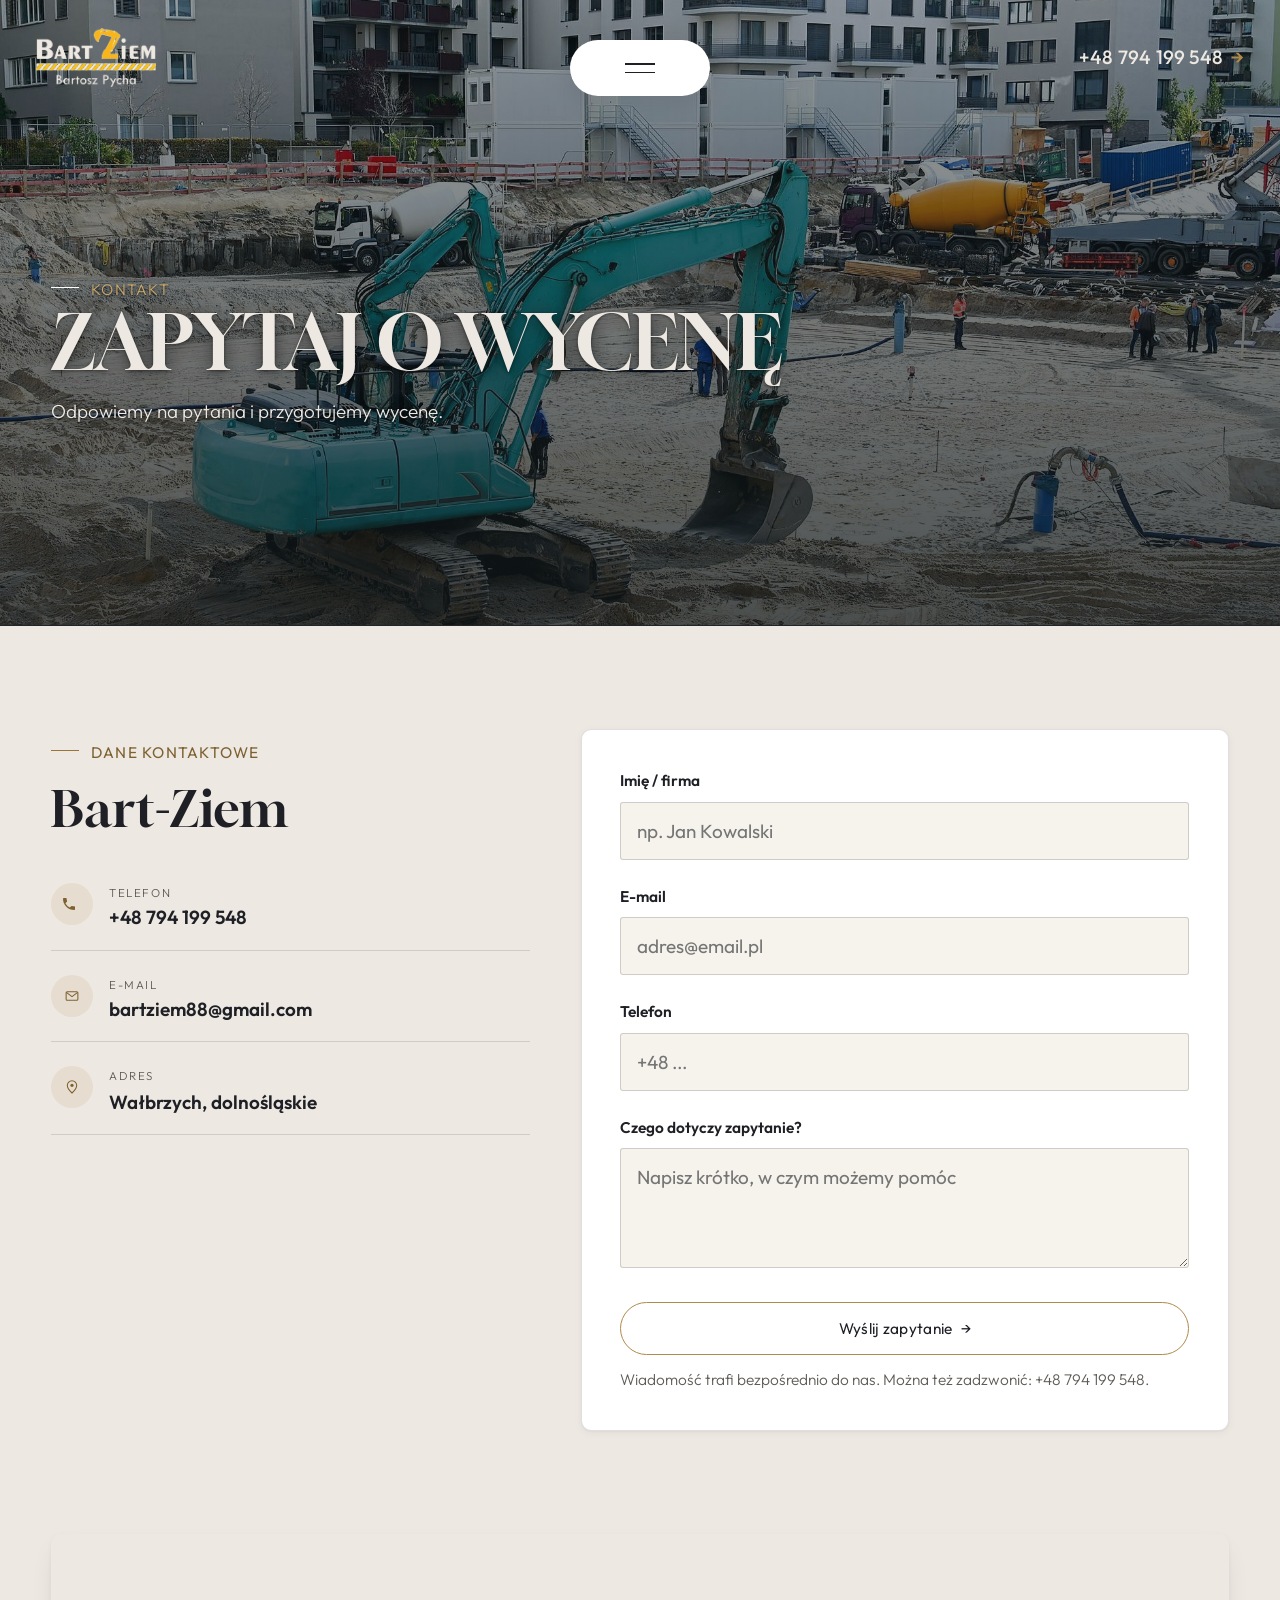
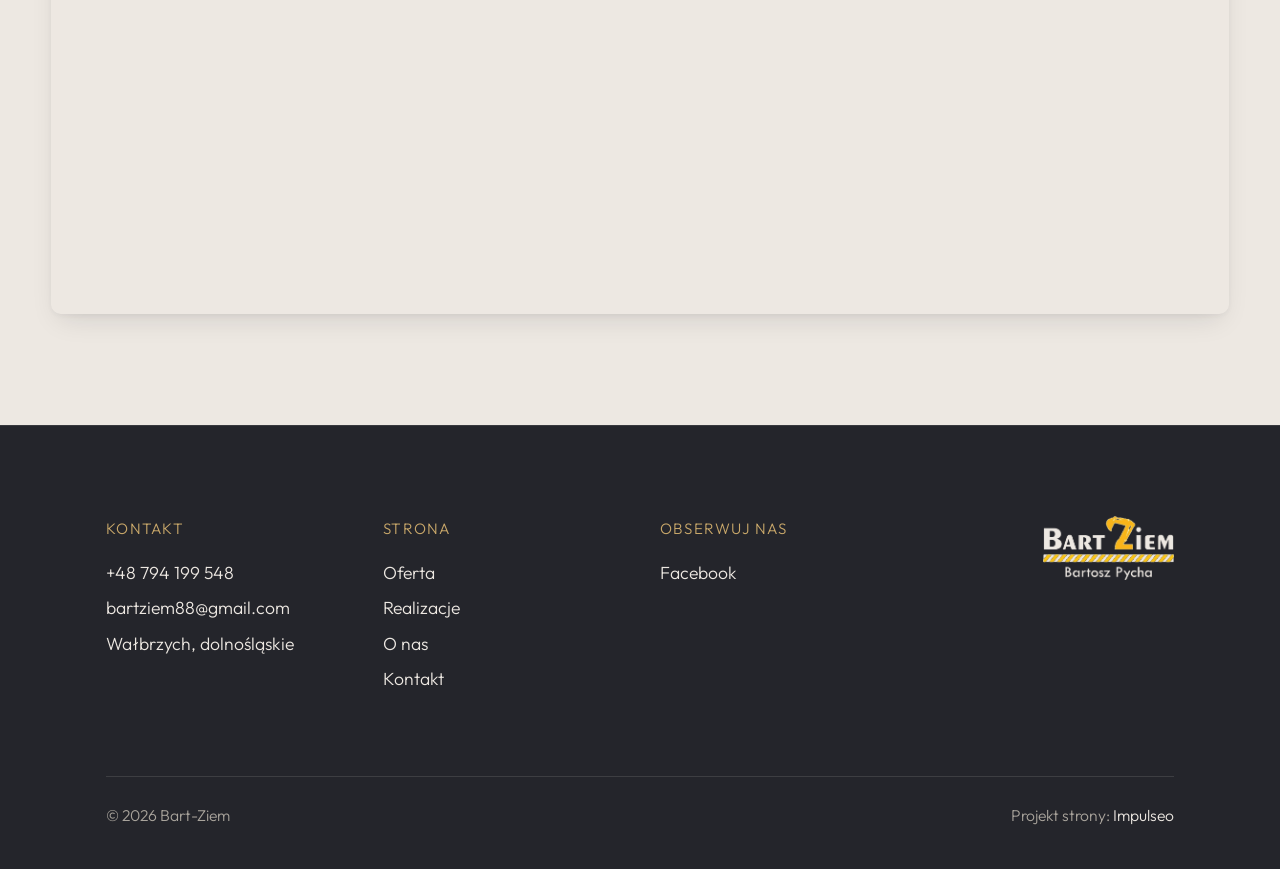
==== commit 569364fc: "[claude-edit][cmt:490f7263-c2a8-4a29-a22b-739a3228ff44] Strona przerobiona na układ wzoru klindworth" ====
--- a/kontakt.html
+++ b/kontakt.html
@@ -19,24 +19,44 @@
 <meta name="twitter:card" content="summary_large_image">
 <link rel="preconnect" href="https://fonts.googleapis.com">
 <link rel="preconnect" href="https://fonts.gstatic.com" crossorigin>
-<link href="https://fonts.googleapis.com/css2?family=Space+Grotesk:wght@500;600;700&family=DM+Sans:opsz,wght@9..40,400;9..40,500;9..40,600&display=swap" rel="stylesheet">
-<link rel="stylesheet" href="assets/styles.css?v=f7144522">
+<link href="https://fonts.googleapis.com/css2?family=Gloock&family=Outfit:wght@300;400;500&display=swap" rel="stylesheet">
+<link rel="stylesheet" href="assets/styles.css?v=20261020">
+<link rel="stylesheet" href="assets/kw.css?v=20261020">
 </head>
-<body>
+<body class="kw">
 
-<header class="nav">
-  <div class="wrap nav-inner">
-    <a class="brand brand-has-logo" href="index.html"><img class="brand-logo" src="img/logo.png" alt="Bart-Ziem" width="545" height="266" decoding="async"></a>
-    <nav class="nav-links">
-      <a href="oferta.html">Oferta</a>
-      <a href="realizacje.html">Realizacje</a>
-      <a href="o-nas.html">O nas</a>
-      <a href="kontakt.html" class="active" aria-current="page">Kontakt</a>
-      <a href="tel:+48794199548" class="btn btn-accent">Zadzwoń +48 794 199 548</a>
-    </nav>
-    <button class="nav-toggle" aria-label="Menu"><span></span><span></span><span></span></button>
+<header class="kw-head kw-head--light">
+  <a class="kw-logo" href="index.html"><img src="img/logo-light.png" alt="Bart-Ziem" width="545" height="266" decoding="async"></a>
+  <a class="kw-phone" href="tel:+48794199548">+48 794 199 548 <span class="kw-arr">→</span></a>
+</header>
+<button class="kw-pill" type="button" aria-label="Menu" aria-expanded="false"><span></span><span></span></button>
+<div class="kw-menu" role="dialog" aria-label="Menu">
+  <a class="kw-menu-logo" href="index.html"><img src="img/logo-light.png" alt="Bart-Ziem" width="545" height="266"></a>
+  <nav class="kw-menu-main">
+    <a href="index.html">Start</a>
+    <a href="oferta.html">Oferta</a>
+    <a href="realizacje.html">Realizacje</a>
+    <a href="o-nas.html">O nas</a>
+    <a href="kontakt.html">Kontakt</a>
+  </nav>
+  <div class="kw-menu-col">
+    <p>Usługi minikoparką</p>
+    <a href="oferta.html">Wykopy pod fundamenty</a>
+    <a href="oferta.html">Przyłącza i rowy</a>
+    <a href="oferta.html">Drenaże i odwodnienia</a>
+    <a href="oferta.html">Niwelacja terenu</a>
+    <a href="oferta.html">Korytowanie pod kostkę</a>
+    <a href="oferta.html">Prace w ciasnych miejscach</a>
   </div>
-</header>
+  <div class="kw-menu-col">
+    <p>Kontakt</p>
+    <a href="tel:+48794199548">+48 794 199 548</a>
+    <a href="mailto:bartziem88@gmail.com">bartziem88@gmail.com</a>
+    <a href="https://www.facebook.com/bartziemwalbrzych/" target="_blank" rel="noopener">Facebook</a>
+    <p class="kw-gap">Obszar</p>
+    <a href="kontakt.html">Wałbrzych i okolice</a>
+  </div>
+</div>
 
 <main>
 <section class="pagehead">
@@ -80,39 +100,36 @@
 </section>
 </main>
 
-<footer>
-  <div class="wrap">
-    <div class="foot-grid">
-      <div class="foot-brand">
-        <div class="name">Bart-Ziem</div>
-        <p>Wykopy pod fundamenty i przyłącza, drenaże, korytowanie pod kostkę i wyrównanie terenu w Wałbrzychu i okolicy.</p>
-      </div>
-      <div class="foot-col">
-        <h4>Nawigacja</h4>
-        <a href="oferta.html">Oferta</a>
-        <a href="realizacje.html">Realizacje</a>
-        <a href="o-nas.html">O nas</a>
-        <a href="kontakt.html">Kontakt</a>
-      </div>
-      <div class="foot-col">
-        <h4>Kontakt</h4>
-        <a href="tel:+48794199548">+48 794 199 548</a>
-        <a href="mailto:bartziem88@gmail.com">bartziem88@gmail.com</a>
-        <p>Wałbrzych, dolnośląskie</p>
-      <div class="foot-soc">
-        <a class="soc" href="https://www.facebook.com/bartziemwalbrzych/" target="_blank" rel="noopener" aria-label="Facebook - Bart-Ziem"><svg viewBox="0 0 24 24" aria-hidden="true" focusable="false"><path d="M9.101 23.691v-7.98H6.627v-3.667h2.474v-1.58c0-4.085 1.848-5.978 5.858-5.978.401 0 .955.042 1.468.103a8.68 8.68 0 0 1 1.141.195v3.325a8.623 8.623 0 0 0-.653-.036 26.805 26.805 0 0 0-.733-.009c-.707 0-1.259.096-1.675.309a1.686 1.686 0 0 0-.679.622c-.258.42-.374.995-.374 1.752v1.297h3.919l-.386 2.103-.287 1.564h-3.246v8.245C19.396 23.238 24 18.179 24 12.044c0-6.627-5.373-12-12-12s-12 5.373-12 12c0 5.628 3.874 10.35 9.101 11.647Z" fill="currentColor"/></svg></a>
-      </div>
-      </div>
-    </div>
-    <div class="foot-bot">
-      <span>© 2026 Bart-Ziem</span>
-      <span>Projekt strony: <a class="foot-credit" href="https://impulseo.pl" target="_blank" rel="noopener">Impulseo</a></span>
-    </div>
+<footer class="kw-foot">
+  <div class="kw-foot-grid">
+    <nav class="kw-foot-nav">
+      <p>Kontakt</p>
+      <a href="tel:+48794199548">+48 794 199 548</a>
+      <a href="mailto:bartziem88@gmail.com">bartziem88@gmail.com</a>
+      <span>Wałbrzych, dolnośląskie</span>
+    </nav>
+    <nav class="kw-foot-nav">
+      <p>Strona</p>
+      <a href="oferta.html">Oferta</a>
+      <a href="realizacje.html">Realizacje</a>
+      <a href="o-nas.html">O nas</a>
+      <a href="kontakt.html">Kontakt</a>
+    </nav>
+    <nav class="kw-foot-nav">
+      <p>Obserwuj nas</p>
+      <a href="https://www.facebook.com/bartziemwalbrzych/" target="_blank" rel="noopener" aria-label="Facebook - Bart-Ziem">Facebook</a>
+    </nav>
+    <a class="kw-foot-logo" href="index.html"><img src="img/logo-light.png" alt="Bart-Ziem" width="545" height="266" loading="lazy"></a>
+  </div>
+  <div class="kw-foot-bot">
+    <span>© 2026 Bart-Ziem</span>
+    <span>Projekt strony: <a class="foot-credit" href="https://impulseo.pl" target="_blank" rel="noopener">Impulseo</a></span>
   </div>
 </footer>
 <div class="sticky-call"><a class="sc-call" href="tel:+48794199548"><svg class="ico-tel" width="16" height="16" viewBox="0 0 24 24" fill="none" aria-hidden="true"><path d="M6.6 10.8a15.5 15.5 0 0 0 6.6 6.6l2.2-2.2a1 1 0 0 1 1-.24 11.4 11.4 0 0 0 3.6.58 1 1 0 0 1 1 1V20a1 1 0 0 1-1 1A17 17 0 0 1 3 4a1 1 0 0 1 1-1h3.5a1 1 0 0 1 1 1c0 1.25.2 2.46.58 3.6a1 1 0 0 1-.25 1l-2.23 2.2Z" fill="currentColor"/></svg> Zadzwoń</a><a class="sc-quote" href="kontakt.html">Zapytaj o wycenę</a></div>
 <div class="demo-wazne" data-do="2026-10-26" data-cykl="3" hidden><svg class="dw-ico" width="13" height="13" viewBox="0 0 24 24" fill="none" aria-hidden="true"><circle cx="12" cy="12" r="8.6" stroke="currentColor" stroke-width="1.8"/><path d="M12 7.2V12l3.3 2" stroke="currentColor" stroke-width="1.8" stroke-linecap="round"/></svg><span class="dw-txt"></span></div>
 
-<script src="assets/main.js"></script>
+<script src="assets/main.js?v=20261020"></script>
+<script src="assets/kw.js?v=20261020"></script>
 </body>
 </html>
--- a/assets/kw.css
+++ b/assets/kw.css
@@ -0,0 +1,261 @@
+/* ============================================================
+   BART-ZIEM - układ wg wzoru (beż + grafit + złoty akcent,
+   szeryfowe nagłówki, hero z ukośnymi kadrami, wielkie słowa).
+   Ładowany PO styles.css - nadpisuje wygląd silnika.
+   ============================================================ */
+:root{
+  --kw-beige:#EDE8E2;
+  --kw-beige-2:#E4DDD4;
+  --kw-dark:#24252B;
+  --kw-dark-2:#2C2D34;
+  --kw-ink:#1F2026;
+  --kw-cream:#EDE8E2;
+  --kw-gold:#B08A4A;
+  --kw-gold-t:#7E6130;           /* złoto do tekstu na beżu (kontrast) */
+  --kw-gold-l:#C9A86A;           /* złoto do tekstu na grafiicie */
+  --kw-muted:#5E5A55;
+  --kw-muted-d:#A9A49C;
+  --kw-serif:'Gloock',Georgia,'Times New Roman',serif;
+  --kw-sans:'Outfit',system-ui,-apple-system,'Segoe UI',sans-serif;
+  --kw-pad:clamp(20px,8.3vw,120px);
+  --kw-ease:cubic-bezier(.16,.84,.44,1);
+  /* silnik czyta te zmienne w swoich klockach (podstrony) */
+  --accent:#9A7536;--accent-d:#7E6130;--accent-soft:rgba(176,138,74,.12);
+  --paper:#EDE8E2;--paper-2:#E4DDD4;--paper-3:#DCD4C9;
+  --ink:#1F2026;--ink-soft:#33343B;--muted:#5E5A55;--line:rgba(31,32,38,.14);
+  --dark:#24252B;
+  --font-display:'Gloock',Georgia,serif;
+  --font-body:'Outfit',system-ui,sans-serif;
+}
+body.kw{background:var(--kw-beige);color:var(--kw-ink);font-family:var(--kw-sans);font-weight:300}
+body.kw h1,body.kw h2,body.kw h3{font-family:var(--kw-serif);font-weight:400;letter-spacing:0}
+body.kw b,body.kw strong{font-weight:500}
+
+/* ---------- NAGŁÓWEK: logo / pigułka menu / telefon ---------- */
+.kw-head{position:absolute;inset:0 0 auto 0;z-index:40;display:flex;align-items:center;justify-content:space-between;
+  padding:28px clamp(20px,2.8vw,40px);pointer-events:none;background:none}
+.kw-head>*{pointer-events:auto}
+.kw-logo img{height:clamp(44px,4.6vw,62px);width:auto}
+.kw-phone{display:inline-flex;align-items:center;gap:8px;font-weight:500;font-size:1.2rem;color:var(--kw-ink);letter-spacing:.01em}
+.kw-phone .kw-arr{color:var(--kw-gold);transition:transform .5s var(--kw-ease)}
+.kw-phone:hover .kw-arr{transform:translateX(5px)}
+.kw-pill{position:fixed;top:40px;left:50%;transform:translateX(-50%);z-index:60;width:140px;height:56px;border-radius:999px;
+  background:#fff;border:0;cursor:pointer;display:flex;flex-direction:column;align-items:center;justify-content:center;gap:7px;
+  box-shadow:0 6px 24px rgba(20,20,26,.10);transition:background .4s var(--kw-ease),width .5s var(--kw-ease)}
+.kw-pill span{display:block;width:30px;height:1.5px;background:var(--kw-ink);transition:transform .5s var(--kw-ease)}
+.kw-pill:hover{width:156px}
+body.kw-open .kw-pill span:first-child{transform:translateY(4.25px) rotate(45deg)}
+body.kw-open .kw-pill span:last-child{transform:translateY(-4.25px) rotate(-45deg)}
+
+/* pełnoekranowe menu */
+.kw-menu{position:fixed;inset:0;z-index:55;background:var(--kw-dark);color:var(--kw-cream);display:grid;
+  grid-template-columns:1.2fr 1fr 1fr;gap:clamp(24px,4vw,64px);padding:150px var(--kw-pad) 60px;overflow:auto;
+  opacity:0;visibility:hidden;transition:opacity .5s var(--kw-ease),visibility .5s}
+body.kw-open .kw-menu{opacity:1;visibility:visible}
+body.kw-open{overflow:hidden}
+.kw-menu-main a{display:block;width:max-content;font-family:var(--kw-serif);font-size:clamp(2.6rem,5.4vw,4.8rem);line-height:1.12;color:var(--kw-cream);position:relative}
+.kw-menu-col p{color:var(--kw-gold-l);text-transform:uppercase;letter-spacing:.08em;font-size:.95rem;margin:0 0 16px}
+.kw-menu-col a{display:block;width:max-content;font-size:1.15rem;line-height:2;color:var(--kw-cream);position:relative}
+.kw-menu a::after,.kw-foot-nav a::after{content:"";position:absolute;left:0;right:0;bottom:.08em;height:1px;background:var(--kw-gold);
+  transform:scaleX(0);transform-origin:left;transition:transform .55s var(--kw-ease)}
+.kw-menu a:hover::after,.kw-foot-nav a:hover::after{transform:scaleX(1)}
+.kw-menu-logo{position:absolute;top:32px;left:clamp(20px,2.8vw,40px)}
+.kw-menu-logo img{height:56px;width:auto}
+
+/* ---------- przyciski ---------- */
+.kw-btn{display:inline-flex;align-items:center;gap:10px;padding:17px 40px;border-radius:999px;border:1px solid var(--kw-gold);
+  color:inherit;font-size:1.15rem;font-weight:400;transition:background .6s var(--kw-ease),color .6s var(--kw-ease)}
+.kw-btn:hover{background:var(--kw-gold);color:#fff}
+.kw-dark .kw-btn{color:var(--kw-cream)}
+.kw-link{display:inline-flex;align-items:center;gap:8px;font-size:1.2rem;font-weight:400}
+.kw-link .kw-arr{color:var(--kw-gold);transition:transform .5s var(--kw-ease)}
+.kw-link:hover .kw-arr{transform:translateX(5px)}
+.kw-kicker{display:block;text-transform:uppercase;letter-spacing:.06em;font-size:1.15rem;color:var(--kw-gold-t);font-weight:300}
+.kw-dark .kw-kicker{color:var(--kw-gold-l)}
+
+/* ---------- HERO z ukośnymi kadrami ---------- */
+.kw-hero{position:relative;min-height:max(640px,100svh);background:var(--kw-beige);overflow:hidden;padding:0!important;display:flex;align-items:center}
+.kw-hero-txt{position:relative;z-index:2;width:min(52%,700px);padding:150px 0 110px var(--kw-pad)}
+.kw-hero h1{font-size:clamp(3rem,5.3vw,5rem);line-height:.98;text-transform:uppercase;margin:22px 0 24px;color:var(--kw-ink)}
+.kw-hero p{font-size:1.25rem;line-height:1.6;max-width:570px;margin:0 0 34px;color:#2c2c31}
+.kw-hero-art{position:absolute;top:0;right:0;bottom:0;width:50%;
+  clip-path:polygon(34% 0,100% 0,100% 100%,34% 100%,0 50%);}
+.kw-hero-art img{width:100%;height:100%;object-fit:cover;object-position:45% 60%}
+/* beżowe ukośne pasy przecinające zdjęcie (motyw „X” ze wzoru) */
+.kw-hero-art i{position:absolute;background:var(--kw-beige);width:9%;height:160%;top:-30%;transform-origin:center}
+.kw-hero-art i:nth-of-type(1){left:28%;transform:rotate(38deg)}
+.kw-hero-art i:nth-of-type(2){left:58%;transform:rotate(-38deg)}
+.kw-hero-art i:nth-of-type(3){left:80%;transform:rotate(38deg);width:6%}
+
+/* ---------- sekcje ciemne / jasne ---------- */
+.kw-dark{background:var(--kw-dark);color:var(--kw-cream)}
+.kw-dark h2,.kw-dark h3{color:var(--kw-cream)}
+.kw-sec{padding:clamp(80px,10vw,150px) var(--kw-pad)!important}
+.kw-sec p{max-width:none}
+
+/* CO ROBIMY - pionowa etykieta + duży akapit */
+.kw-intro{display:grid;grid-template-columns:minmax(80px,410px) 1fr;align-items:start}
+.kw-vert{justify-self:center;writing-mode:vertical-rl;transform:rotate(180deg);text-transform:uppercase;letter-spacing:.08em;color:var(--kw-gold-l);font-size:1.15rem}
+.kw-intro p{font-size:clamp(1.35rem,2vw,1.85rem);line-height:1.45;margin:0;font-weight:300}
+
+/* siatka: duże zdjęcie + małe przesunięte */
+.kw-pair{display:grid;grid-template-columns:688fr 132fr 380fr;margin-top:clamp(60px,7vw,110px);align-items:start}
+.kw-pair figure{margin:0}
+.kw-pair figure:first-child{grid-column:1}
+.kw-pair figure:last-child{grid-column:3}
+.kw-ph{overflow:hidden;display:block}
+.kw-ph img{width:100%;height:100%;object-fit:cover;transition:transform var(--img-dur,1.4s) var(--kw-ease),filter var(--img-dur,1.4s) var(--kw-ease)}
+@media (hover:hover){a:hover>.kw-ph img,.kw-ph:hover img{transform:scale(1.05);filter:brightness(1.06)}}
+.kw-pair figure:first-child .kw-ph{aspect-ratio:688/490}
+.kw-pair figure:last-child .kw-ph{aspect-ratio:380/258}
+.kw-pair figcaption{margin-top:34px;line-height:1.5}
+.kw-pair figcaption .kw-link{color:var(--kw-cream)}
+.kw-pair figcaption span.kw-sub{display:block;color:var(--kw-muted-d);font-size:1.15rem}
+
+/* WIELKIE SŁOWO */
+.kw-huge{font-family:var(--kw-serif);font-weight:400;text-transform:uppercase;text-align:center;line-height:.8;
+  font-size:clamp(5rem,21vw,19rem);color:var(--kw-cream);margin:0;letter-spacing:-.01em}
+.kw-huge-wrap{padding:clamp(60px,7vw,110px) 0 clamp(50px,6vw,100px)!important;overflow:hidden}
+
+/* PRACE - pełnoszerokie karty */
+.kw-works{padding:0 clamp(20px,2.8vw,40px)!important}
+.kw-work{position:relative;display:block;height:clamp(420px,46vw,664px);overflow:hidden;margin-bottom:0}
+.kw-work img{position:absolute;inset:0;width:100%;height:100%;object-fit:cover;transition:transform var(--img-dur,1.4s) var(--kw-ease),filter var(--img-dur,1.4s) var(--kw-ease)}
+.kw-work::after{content:"";position:absolute;inset:0;background:linear-gradient(180deg,rgba(20,20,26,.45),rgba(20,20,26,.05) 45%,rgba(20,20,26,.25))}
+.kw-work h3{position:absolute;z-index:2;left:clamp(24px,5.6vw,80px);top:clamp(30px,6vw,90px);margin:0;color:var(--kw-cream)!important;
+  font-size:clamp(2.6rem,5vw,4.6rem);line-height:1;text-transform:uppercase}
+.kw-work small{position:absolute;z-index:2;left:clamp(24px,5.6vw,80px);top:calc(clamp(30px,6vw,90px) + clamp(2.6rem,5vw,4.6rem) + 14px);color:var(--kw-cream);font-size:1.1rem}
+@media (hover:hover){.kw-work:hover img{transform:scale(1.05);filter:brightness(1.06)}}
+.kw-works-cta{text-align:center;padding:80px 20px 100px!important}
+.kw-works-cta p{color:var(--kw-muted-d);font-size:1rem;margin:22px auto 0;max-width:none}
+
+/* USŁUGI - karuzela na beżu */
+.kw-srv-sec{background:var(--kw-beige);padding:clamp(80px,9vw,130px) 0 clamp(70px,8vw,110px)!important;overflow:hidden}
+.kw-srv-head{text-align:center;padding:0 var(--kw-pad);margin-bottom:54px}
+.kw-srv-head h2{font-size:clamp(2.1rem,3.6vw,3.25rem);line-height:1.18;max-width:660px;margin:16px auto 0;color:var(--kw-ink)}
+.kw-srv-wrap{position:relative;padding-left:var(--kw-pad)}
+.kw-srv-track{display:flex;gap:clamp(24px,9vw,132px);overflow-x:auto;scroll-snap-type:x mandatory;scrollbar-width:none;padding-right:var(--kw-pad);scroll-padding-left:0}
+.kw-srv-track::-webkit-scrollbar{display:none}
+.kw-srv-item{flex:0 0 clamp(270px,33.5vw,483px);scroll-snap-align:start}
+.kw-srv-item .kw-ph{aspect-ratio:483/280}
+.kw-srv-item h3{font-family:var(--kw-sans)!important;font-weight:400!important;font-size:1.25rem!important;margin:40px 0 4px;color:var(--kw-ink)}
+.kw-srv-item h3 .kw-arr{color:var(--kw-gold);margin-left:6px;display:inline-block;transition:transform .5s var(--kw-ease)}
+.kw-srv-item a:hover h3 .kw-arr{transform:translateX(5px)}
+.kw-srv-item p{color:var(--kw-muted);font-size:1.2rem;line-height:1.55;margin:0}
+.kw-arrows{position:absolute;right:var(--kw-pad);top:0;display:flex;flex-direction:column;gap:12px;z-index:3}
+.kw-arrows button{width:72px;height:72px;border-radius:50%;border:1px solid var(--kw-gold);background:transparent;color:var(--kw-ink);cursor:pointer;
+  font-size:1.25rem;display:grid;place-items:center;transition:background .5s var(--kw-ease),color .5s var(--kw-ease)}
+.kw-arrows button:hover{background:var(--kw-gold);color:#fff}
+.kw-dark .kw-arrows button{color:var(--kw-cream)}
+.kw-progress{margin:60px var(--kw-pad) 0;height:1px;background:rgba(31,32,38,.18);position:relative}
+.kw-progress i{position:absolute;left:0;top:-.5px;height:2px;width:33%;background:var(--kw-ink);transition:transform .5s var(--kw-ease),width .5s}
+
+/* zdjęcie na pełną szerokość, wtapiane w grafit */
+.kw-bleed{position:relative;height:clamp(380px,52vw,760px);padding:0!important;overflow:hidden;background:var(--kw-dark)}
+.kw-bleed img{width:100%;height:100%;object-fit:cover;object-position:50% 55%}
+.kw-bleed::after{content:"";position:absolute;inset:0;background:linear-gradient(180deg,rgba(36,37,43,0) 45%,rgba(36,37,43,.85) 85%,var(--kw-dark))}
+
+/* JAK PRACUJEMY - slajder w miejscu opinii */
+.kw-steps{position:relative}
+.kw-steps-view{overflow:hidden}
+.kw-steps-track{display:flex;transition:transform .8s var(--kw-ease)}
+.kw-step{flex:0 0 100%;display:grid;grid-template-columns:1fr 1fr;gap:clamp(30px,10vw,150px);align-items:start;padding-right:calc(72px + 30px)}
+.kw-step blockquote{margin:0;font-family:var(--kw-serif);font-size:clamp(1.8rem,2.9vw,2.6rem);line-height:1.2;color:var(--kw-cream)}
+.kw-step .kw-step-lab{margin-top:44px;color:var(--kw-muted-d);font-size:1.1rem}
+.kw-step .kw-step-lab b{color:var(--kw-gold-l);font-weight:400;margin-right:10px}
+.kw-step .kw-ph{aspect-ratio:483/556}
+.kw-steps .kw-arrows{top:0;right:0}
+
+/* ATUTY - pasek haseł w miejscu logotypów */
+.kw-perks{display:grid;grid-template-columns:repeat(5,1fr);margin:clamp(60px,7vw,100px) 0 0;padding:0;list-style:none}
+.kw-perks li{text-align:center;padding:8px 18px;border-left:1px solid rgba(201,168,106,.55)}
+.kw-perks li:first-child{border-left:0}
+.kw-perks strong{display:block;font-family:var(--kw-serif);font-weight:400;font-size:1.45rem;color:var(--kw-cream);line-height:1.2}
+.kw-perks span{display:block;margin-top:8px;color:var(--kw-muted-d);font-size:1.02rem}
+
+/* POPRACUJMY RAZEM */
+.kw-cta{text-align:center}
+.kw-cta h2{font-size:clamp(3rem,8.5vw,8rem);line-height:1;margin:22px 0 46px}
+.kw-cta h2 a{color:var(--kw-cream)}
+
+/* ---------- STOPKA ---------- */
+.kw-foot{background:var(--kw-dark)!important;color:var(--kw-cream);padding:90px var(--kw-pad) 40px!important;border-top:1px solid rgba(237,232,226,.1)}
+.kw-foot-grid{display:grid;grid-template-columns:1fr 1fr 1fr 1fr;gap:40px;align-items:start}
+.kw-foot-nav p{color:var(--kw-gold-l);text-transform:uppercase;letter-spacing:.08em;font-size:.95rem;margin:0 0 14px;max-width:none}
+.kw-foot-nav a,.kw-foot-nav span{display:block;width:max-content;color:var(--kw-cream);font-size:1.1rem;line-height:2;position:relative}
+.kw-foot-logo img{height:64px;width:auto;margin-left:auto}
+.kw-foot-bot{display:flex;justify-content:space-between;gap:20px;flex-wrap:wrap;margin-top:80px;padding-top:26px;border-top:1px solid rgba(237,232,226,.12);color:var(--kw-muted-d);font-size:.98rem}
+.kw-foot-bot a{color:var(--kw-cream)}
+
+/* ---------- PODSTRONY (klocki silnika w nowej szacie) ---------- */
+body.kw .pagehead{background:var(--kw-dark);padding-top:170px}
+body.kw .pagehead h1{font-family:var(--kw-serif);text-transform:uppercase;font-weight:400;font-size:clamp(3rem,6vw,5.6rem);line-height:1;color:var(--kw-cream)}
+body.kw .pagehead .eyebrow{color:var(--kw-gold-l);text-transform:uppercase;letter-spacing:.08em;font-weight:300}
+body.kw .pagehead p{color:var(--kw-cream);font-weight:300}
+body.kw main>section:not([class]),body.kw main>section[style]{background:var(--kw-beige)}
+body.kw .eyebrow{color:var(--kw-gold-t);font-family:var(--kw-sans);font-weight:400;letter-spacing:.08em;text-transform:uppercase}
+body.kw .num{font-family:var(--kw-serif);color:var(--kw-gold-t);font-weight:400}
+body.kw .svc-row h3,body.kw .split-copy h2,body.kw .contact-grid h2{font-family:var(--kw-serif);font-weight:400;color:var(--kw-ink)}
+body.kw .muted{color:var(--kw-muted)}
+body.kw .cta{background:var(--kw-dark)!important;color:var(--kw-cream);text-align:center}
+body.kw .cta .wrap{display:block}
+body.kw .cta h2{font-family:var(--kw-serif);font-weight:400;color:var(--kw-cream);font-size:clamp(2.4rem,5vw,4.4rem);line-height:1.05;margin-inline:auto}
+body.kw .cta p{color:var(--kw-muted-d);margin-inline:auto}
+body.kw .cta .eyebrow{color:var(--kw-gold-l)}
+body.kw .cta-actions{justify-content:center;margin-top:34px}
+body.kw .btn{border-radius:999px;font-family:var(--kw-sans);font-weight:400}
+body.kw .btn-accent,body.kw .btn-light{background:transparent!important;border:1px solid var(--kw-gold)!important;color:inherit!important;box-shadow:none!important}
+body.kw .cta .btn-light,body.kw .cta .btn-ghost{color:var(--kw-cream)!important;border:1px solid var(--kw-gold)!important;background:transparent!important}
+body.kw .btn-accent:hover,body.kw .btn-light:hover,body.kw .cta .btn-ghost:hover{background:var(--kw-gold)!important;color:#fff!important}
+body.kw .form .btn-accent{color:var(--kw-ink)!important}
+body.kw .form input,body.kw .form textarea{background:#F6F2EC;border-color:rgba(31,32,38,.18);font-family:var(--kw-sans)}
+body.kw .sticky-call{background:var(--kw-dark)}
+body.kw .sticky-call a{font-family:var(--kw-sans)}
+
+/* ---------- RESPONSYWNOŚĆ ---------- */
+@media (max-width:1100px){
+  .kw-menu{grid-template-columns:1fr 1fr}
+  .kw-menu-main{grid-column:1/-1}
+  .kw-perks{grid-template-columns:repeat(3,1fr);row-gap:34px}
+  .kw-perks li:nth-child(4){border-left:0}
+  .kw-foot-grid{grid-template-columns:1fr 1fr}
+  .kw-foot-logo img{margin-left:0}
+}
+@media (max-width:860px){
+  .kw-head{padding:18px 20px}
+  .kw-phone{display:none}
+  .kw-pill{top:20px;left:auto;right:20px;transform:none;width:72px;height:48px}
+  .kw-pill:hover{width:72px}
+  .kw-hero{flex-direction:column;align-items:stretch;min-height:0}
+  .kw-hero-txt{width:auto;padding:120px 20px 40px}
+  .kw-hero-art{position:relative;width:100%;height:78vw;clip-path:polygon(0 18%,50% 0,100% 18%,100% 100%,0 100%)}
+  .kw-intro{grid-template-columns:1fr;gap:26px}
+  .kw-vert{writing-mode:horizontal-tb;transform:none;justify-self:start}
+  .kw-pair{grid-template-columns:1fr;gap:50px}
+  .kw-pair figure:last-child{grid-column:1}
+  .kw-pair figure:last-child .kw-ph{aspect-ratio:688/490}
+  .kw-arrows{position:static;flex-direction:row;justify-content:flex-end;padding:0 20px 24px}
+  .kw-arrows button{width:56px;height:56px}
+  .kw-srv-item{flex-basis:80vw}
+  .kw-step{grid-template-columns:1fr;padding-right:0;gap:34px}
+  .kw-step .kw-ph{aspect-ratio:4/3}
+  .kw-steps .kw-arrows{padding:30px 0 0;justify-content:flex-start}
+  .kw-perks{grid-template-columns:1fr 1fr}
+  .kw-perks li{border-left:0;border-top:1px solid rgba(201,168,106,.4);padding-top:20px}
+  .kw-perks li:nth-child(odd){border-right:1px solid rgba(201,168,106,.4)}
+  .kw-perks li:last-child{grid-column:1/-1;border-right:0}
+  .kw-menu{grid-template-columns:1fr;padding-top:110px}
+  .kw-foot-grid{grid-template-columns:1fr}
+}
+@media (prefers-reduced-motion:reduce){.kw-steps-track,.kw-ph img,.kw-work img{transition:none}}
+.kw-sec.kw-pt-s{padding-top:clamp(40px,5vw,80px)!important}
+.kw-sec.kw-pt-0{padding-top:0!important}
+.kw-sec.kw-pt-xs{padding-top:clamp(20px,3vw,40px)!important}
+.kw-menu-col .kw-gap{margin-top:28px}
+@media (max-width:860px){body.kw{padding-bottom:0!important}.kw-foot{padding-bottom:calc(110px + env(safe-area-inset-bottom,0px))!important}}
+.kw-head--light .kw-phone{color:var(--kw-cream)}
+/* stopklatka silnika w szacie wzoru: zdjęcie stoi, sekcja przewija się nad nim i wtapia w grafit */
+body.kw .stopklatka.kw-stk{margin:0;height:clamp(380px,52vw,700px);background:var(--kw-dark);padding:0!important}
+body.kw .stopklatka.kw-stk::after{content:"";position:absolute;inset:0;background:linear-gradient(180deg,rgba(36,37,43,0) 50%,rgba(36,37,43,.85) 88%,var(--kw-dark))}
+@media (max-width:700px){body.kw .stopklatka.kw-stk{height:52vh}}
+body.kw .pagehead h1,body.kw .pagehead .eyebrow,body.kw .pagehead p{text-shadow:0 2px 18px rgba(0,0,0,.55),0 1px 3px rgba(0,0,0,.5)}
